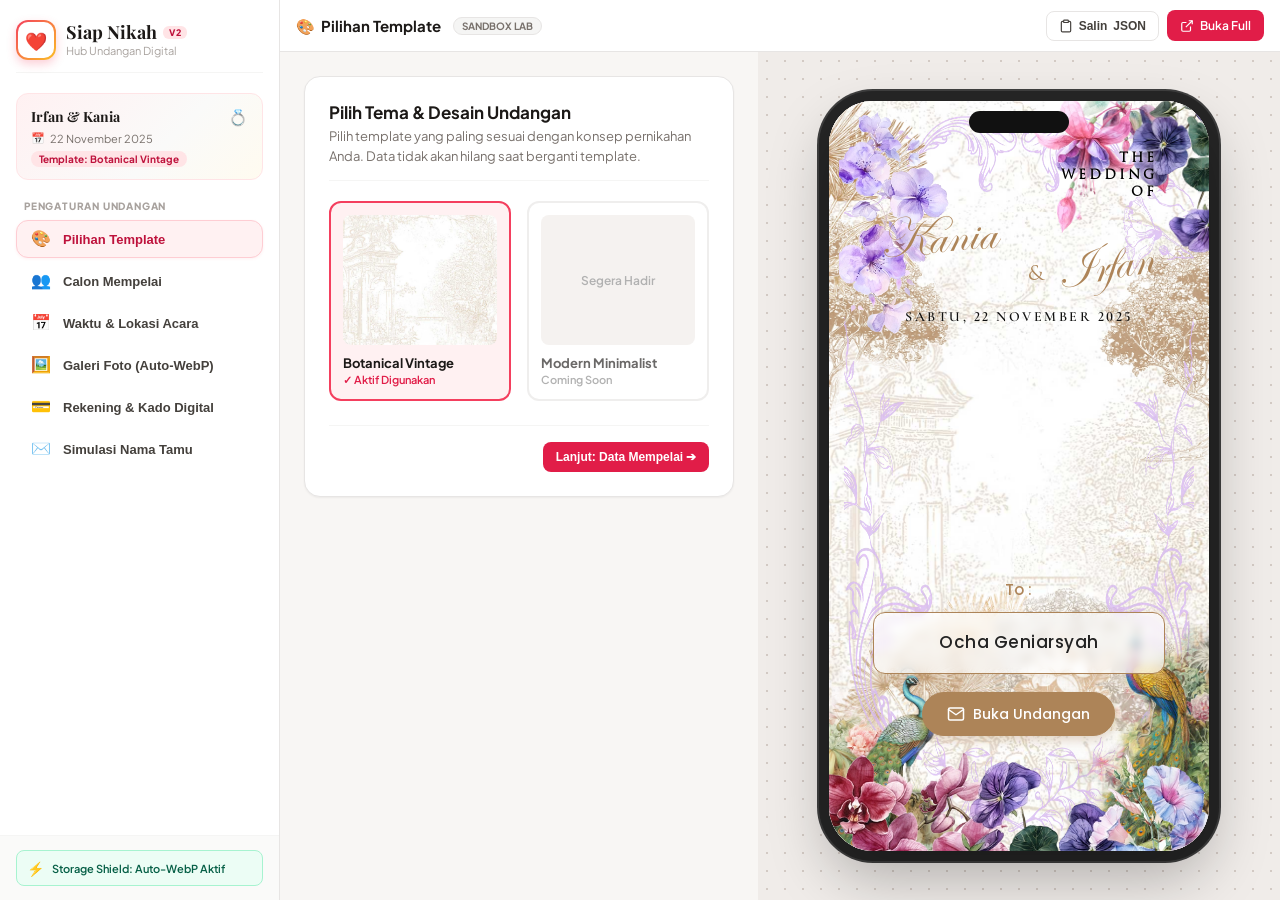
==== builder.html @ c99b1337 "Redesign builder layout with Siap Nikah left sidebar and mobile drawer" ====
<!DOCTYPE html>
<html lang="id">
<head>
  <meta charset="UTF-8">
  <meta name="viewport" content="width=device-width, initial-scale=1.0, maximum-scale=1.0, user-scalable=no">
  <title>Siap Nikah • Hub &amp; Smart Builder Undangan Digital</title>
  
  <!-- Favicon -->
  <link rel="icon" href="assets/images/cropped-Kipa-Invitation-Jasa-Undangan-Website-Digital-Murah-Premium-terbaik-d-32x32.png" sizes="32x32">
  
  <!-- Google Fonts: Plus Jakarta Sans & Playfair Display -->
  <link rel="preconnect" href="https://fonts.googleapis.com">
  <link rel="preconnect" href="https://fonts.gstatic.com" crossorigin>
  <link href="https://fonts.googleapis.com/css2?family=Plus+Jakarta+Sans:wght@400;500;600;700;800&family=Playfair+Display:ital,wght@0,600;0,700;1,600&display=swap" rel="stylesheet">
  
  <style>
    :root {
      --rose-50: #fff1f2;
      --rose-100: #ffe4e6;
      --rose-200: #fecdd3;
      --rose-400: #fb7185;
      --rose-500: #f43f5e;
      --rose-600: #e11d48;
      --rose-700: #be123c;
      
      --amber-400: #fbbf24;
      --amber-500: #f59e0b;
      
      --stone-50: #fafaf9;
      --stone-100: #f5f5f4;
      --stone-200: #e7e5e4;
      --stone-300: #d6d3d1;
      --stone-400: #a8a29e;
      --stone-500: #78716c;
      --stone-700: #44403c;
      --stone-800: #292524;
      --stone-900: #1c1917;
      
      --primary: var(--rose-600);
      --primary-hover: var(--rose-700);
      --border: var(--stone-200);
      --bg-body: #f8f6f4;
      --bg-surface: #ffffff;
      
      --radius-sm: 8px;
      --radius-md: 12px;
      --radius-lg: 16px;
      --radius-xl: 24px;
      
      --shadow-sm: 0 1px 2px rgba(0, 0, 0, 0.05);
      --shadow-md: 0 4px 12px rgba(0, 0, 0, 0.06);
      --shadow-lg: 0 12px 32px rgba(0, 0, 0, 0.1);
    }

    * {
      box-sizing: border-box;
      margin: 0;
      padding: 0;
      -webkit-tap-highlight-color: transparent;
    }

    html, body {
      width: 100%;
      max-width: 100vw;
      overflow-x: hidden;
      font-family: 'Plus Jakarta Sans', sans-serif;
      background-color: var(--bg-body);
      color: var(--stone-900);
      height: 100%;
    }

    /* Outer Layout */
    .app-root {
      display: flex;
      height: 100vh;
      width: 100%;
      overflow: hidden;
      position: relative;
    }

    /* =========================================================================
       SIDEBAR (Inspired by Siap Nikah Sidebar.jsx)
       ========================================================================= */
    .sidebar-backdrop {
      display: none;
      position: fixed;
      inset: 0;
      background: rgba(28, 25, 23, 0.45);
      backdrop-filter: blur(2px);
      z-index: 1000;
      opacity: 0;
      transition: opacity 0.25s ease;
    }

    .sidebar-backdrop.active {
      display: block;
      opacity: 1;
    }

    .sidebar {
      width: 280px;
      height: 100%;
      background: var(--bg-surface);
      border-right: 1px solid var(--border);
      display: flex;
      flex-direction: column;
      justify-content: space-between;
      flex-shrink: 0;
      z-index: 1001;
      transition: transform 0.3s cubic-bezier(0.16, 1, 0.3, 1);
    }

    .sidebar-top {
      padding: 20px 16px 12px;
      overflow-y: auto;
      flex: 1;
    }

    /* Brand Header */
    .sidebar-brand {
      display: flex;
      align-items: center;
      justify-content: space-between;
      margin-bottom: 20px;
      padding-bottom: 12px;
      border-bottom: 1px solid var(--stone-100);
    }

    .brand-logo-wrap {
      display: flex;
      align-items: center;
      gap: 10px;
      text-decoration: none;
      color: inherit;
    }

    .brand-icon-box {
      width: 40px;
      height: 40px;
      border-radius: var(--radius-md);
      background: linear-gradient(135deg, var(--rose-500), var(--amber-400));
      padding: 2px;
      display: flex;
      align-items: center;
      justify-content: center;
      box-shadow: 0 4px 10px rgba(244, 63, 94, 0.25);
    }

    .brand-icon-inner {
      width: 100%;
      height: 100%;
      background: #ffffff;
      border-radius: 10px;
      display: flex;
      align-items: center;
      justify-content: center;
      font-size: 18px;
    }

    .brand-text-title {
      font-family: 'Playfair Display', Georgia, serif;
      font-weight: 700;
      font-size: 18px;
      color: var(--stone-900);
      line-height: 1.1;
      display: flex;
      align-items: center;
      gap: 6px;
    }

    .brand-version-badge {
      font-family: 'Plus Jakarta Sans', sans-serif;
      font-size: 9px;
      font-weight: 800;
      text-transform: uppercase;
      padding: 2px 6px;
      border-radius: 6px;
      background: var(--rose-100);
      color: var(--rose-700);
      letter-spacing: 0.5px;
    }

    .brand-text-sub {
      font-size: 11px;
      color: var(--stone-400);
      margin-top: 2px;
    }

    .sidebar-close-btn {
      display: none;
      background: none;
      border: none;
      padding: 6px;
      border-radius: var(--radius-sm);
      color: var(--stone-400);
      cursor: pointer;
    }

    .sidebar-close-btn:hover {
      background: var(--stone-100);
      color: var(--stone-700);
    }

    /* Couple Profile Card in Sidebar */
    .sidebar-couple-card {
      background: linear-gradient(135deg, var(--rose-50) 0%, var(--stone-50) 60%, #fffbf0 100%);
      border: 1px solid var(--rose-100);
      border-radius: var(--radius-md);
      padding: 12px 14px;
      margin-bottom: 20px;
    }

    .couple-card-top {
      display: flex;
      align-items: center;
      justify-content: space-between;
      margin-bottom: 4px;
    }

    .couple-card-title {
      font-family: 'Playfair Display', serif;
      font-size: 14px;
      font-weight: 700;
      color: var(--stone-900);
      white-space: nowrap;
      overflow: hidden;
      text-overflow: ellipsis;
      max-width: 190px;
    }

    .couple-card-date {
      display: flex;
      align-items: center;
      gap: 5px;
      font-size: 11px;
      color: var(--stone-500);
    }

    .couple-badge-status {
      display: inline-block;
      margin-top: 6px;
      font-size: 10px;
      font-weight: 700;
      color: var(--rose-700);
      background: var(--rose-100);
      padding: 2px 8px;
      border-radius: 12px;
    }

    /* Navigation Menu */
    .nav-section-label {
      font-size: 10px;
      font-weight: 800;
      letter-spacing: 0.8px;
      text-transform: uppercase;
      color: var(--stone-400);
      padding: 0 8px;
      margin-bottom: 8px;
    }

    .nav-list {
      display: flex;
      flex-direction: column;
      gap: 4px;
      list-style: none;
    }

    .nav-item-btn {
      width: 100%;
      display: flex;
      align-items: center;
      gap: 12px;
      padding: 10px 14px;
      border-radius: var(--radius-md);
      border: 1px solid transparent;
      background: transparent;
      color: var(--stone-700);
      font-size: 13px;
      font-weight: 600;
      text-align: left;
      cursor: pointer;
      transition: all 0.2s ease;
    }

    .nav-item-btn:hover {
      background: var(--stone-100);
      color: var(--stone-900);
    }

    .nav-item-btn.active {
      background: var(--rose-50);
      color: var(--rose-700);
      border-color: var(--rose-200);
      font-weight: 700;
      box-shadow: 0 1px 3px rgba(244, 63, 94, 0.08);
    }

    .nav-icon {
      font-size: 16px;
      line-height: 1;
      width: 20px;
      text-align: center;
    }

    /* Sidebar Footer */
    .sidebar-bottom {
      padding: 14px 16px;
      border-top: 1px solid var(--stone-100);
      background: var(--stone-50);
    }

    .storage-shield-card {
      display: flex;
      align-items: center;
      gap: 8px;
      background: #ecfdf5;
      border: 1px solid #a7f3d0;
      border-radius: var(--radius-sm);
      padding: 8px 10px;
      font-size: 11px;
      color: #065f46;
      font-weight: 600;
    }

    /* =========================================================================
       MAIN CONTENT CONTAINER
       ========================================================================= */
    .main-wrapper {
      flex: 1;
      display: flex;
      flex-direction: column;
      height: 100%;
      overflow: hidden;
      background: var(--bg-body);
    }

    /* Top Bar Header */
    .top-header {
      background: var(--bg-surface);
      border-bottom: 1px solid var(--border);
      padding: 10px 16px;
      display: flex;
      align-items: center;
      justify-content: space-between;
      flex-shrink: 0;
      z-index: 50;
    }

    .top-header-left {
      display: flex;
      align-items: center;
      gap: 12px;
    }

    .menu-toggle-btn {
      display: none;
      background: var(--stone-100);
      border: 1px solid var(--border);
      color: var(--stone-800);
      padding: 8px;
      border-radius: var(--radius-sm);
      cursor: pointer;
      align-items: center;
      justify-content: center;
    }

    .menu-toggle-btn:hover {
      background: var(--stone-200);
    }

    .current-tab-title {
      font-size: 15px;
      font-weight: 700;
      color: var(--stone-900);
      display: flex;
      align-items: center;
      gap: 6px;
    }

    .hub-badge {
      font-size: 10px;
      font-weight: 700;
      background: var(--stone-100);
      color: var(--stone-500);
      border: 1px solid var(--stone-200);
      padding: 2px 8px;
      border-radius: 12px;
      text-transform: uppercase;
    }

    .top-header-right {
      display: flex;
      align-items: center;
      gap: 8px;
    }

    .btn {
      display: inline-flex;
      align-items: center;
      gap: 6px;
      padding: 7px 12px;
      border-radius: var(--radius-sm);
      font-size: 12px;
      font-weight: 600;
      cursor: pointer;
      text-decoration: none;
      transition: all 0.2s ease;
      border: 1px solid transparent;
      white-space: nowrap;
    }

    .btn-secondary {
      background: #ffffff;
      border-color: var(--border);
      color: var(--stone-700);
    }

    .btn-secondary:hover {
      background: var(--stone-100);
      color: var(--stone-900);
    }

    .btn-primary {
      background: var(--rose-600);
      color: #ffffff;
    }

    .btn-primary:hover {
      background: var(--rose-700);
    }

    /* Mobile Segmented Toggle (Forms vs Preview) */
    .mobile-tab-toggle {
      display: none;
      background: #ffffff;
      border-bottom: 1px solid var(--border);
      padding: 8px 12px;
    }

    .toggle-pill-wrap {
      display: flex;
      background: var(--stone-100);
      border-radius: var(--radius-md);
      padding: 3px;
      gap: 3px;
      width: 100%;
    }

    .toggle-pill-btn {
      flex: 1;
      padding: 8px 12px;
      border: none;
      background: transparent;
      border-radius: 9px;
      font-size: 12px;
      font-weight: 600;
      color: var(--stone-500);
      cursor: pointer;
      transition: all 0.2s;
      display: flex;
      align-items: center;
      justify-content: center;
      gap: 6px;
    }

    .toggle-pill-btn.active {
      background: #ffffff;
      color: var(--rose-600);
      font-weight: 700;
      box-shadow: 0 2px 6px rgba(0,0,0,0.06);
    }

    /* Content Split: Form on Middle, Phone Simulator on Right */
    .workspace-area {
      flex: 1;
      display: flex;
      height: calc(100vh - 58px);
      overflow: hidden;
    }

    /* Form Panel */
    .form-scroll-panel {
      flex: 1;
      overflow-y: auto;
      padding: 24px;
      display: flex;
      flex-direction: column;
      align-items: center;
    }

    .form-card {
      width: 100%;
      max-width: 680px;
      background: var(--bg-surface);
      border: 1px solid var(--border);
      border-radius: var(--radius-lg);
      padding: 24px;
      box-shadow: var(--shadow-sm);
    }

    .section-header {
      margin-bottom: 20px;
      padding-bottom: 14px;
      border-bottom: 1px solid var(--stone-100);
    }

    .section-title {
      font-size: 17px;
      font-weight: 700;
      color: var(--stone-900);
      margin-bottom: 4px;
    }

    .section-desc {
      font-size: 13px;
      color: var(--stone-500);
      line-height: 1.5;
    }

    /* Form Fields */
    .form-grid {
      display: grid;
      grid-template-columns: 1fr 1fr;
      gap: 16px;
      margin-bottom: 16px;
    }

    .form-group {
      margin-bottom: 16px;
    }

    .form-group.full {
      grid-column: span 2;
    }

    label {
      display: block;
      font-size: 11px;
      font-weight: 700;
      text-transform: uppercase;
      letter-spacing: 0.5px;
      color: var(--stone-500);
      margin-bottom: 6px;
    }

    input[type="text"],
    textarea,
    select {
      width: 100%;
      padding: 10px 14px;
      border: 1px solid var(--border);
      border-radius: var(--radius-sm);
      font-size: 14px;
      font-family: inherit;
      color: var(--stone-900);
      background: #ffffff;
      outline: none;
      transition: all 0.2s ease;
      box-sizing: border-box;
    }

    input:focus,
    textarea:focus,
    select:focus {
      border-color: var(--rose-500);
      box-shadow: 0 0 0 3px rgba(244, 63, 94, 0.12);
    }

    .sub-heading {
      font-size: 14px;
      font-weight: 700;
      color: var(--rose-600);
      margin: 20px 0 12px;
      display: flex;
      align-items: center;
      gap: 6px;
    }

    /* Template Cards */
    .template-grid {
      display: grid;
      grid-template-columns: 1fr 1fr;
      gap: 16px;
    }

    .template-card {
      border: 2px solid var(--border);
      border-radius: var(--radius-md);
      padding: 12px;
      cursor: pointer;
      background: #ffffff;
      transition: all 0.2s ease;
    }

    .template-card.active {
      border-color: var(--rose-500);
      background: var(--rose-50);
    }

    .template-thumb {
      width: 100%;
      height: 130px;
      border-radius: var(--radius-sm);
      object-fit: cover;
      margin-bottom: 10px;
      background: var(--stone-100);
      display: block;
    }

    .template-name {
      font-size: 13px;
      font-weight: 700;
      color: var(--stone-900);
    }

    .template-status {
      font-size: 11px;
      color: var(--rose-600);
      font-weight: 600;
      margin-top: 2px;
    }

    /* Auto-WebP Compressor Box */
    .compressor-dropzone {
      border: 2px dashed var(--rose-400);
      background: var(--rose-50);
      border-radius: var(--radius-md);
      padding: 24px 16px;
      text-align: center;
      cursor: pointer;
      transition: all 0.2s;
      margin-bottom: 16px;
    }

    .compressor-dropzone:hover {
      background: #ffe4e6;
    }

    .compressor-icon {
      width: 40px;
      height: 40px;
      fill: var(--rose-500);
      margin: 0 auto 8px;
    }

    .compressor-title {
      font-size: 14px;
      font-weight: 700;
      color: var(--rose-700);
      margin-bottom: 4px;
    }

    .compressor-subtitle {
      font-size: 12px;
      color: var(--stone-500);
    }

    .savings-banner {
      background: #ecfdf5;
      border: 1px solid #a7f3d0;
      border-radius: var(--radius-sm);
      padding: 10px 14px;
      margin-bottom: 14px;
      display: flex;
      align-items: center;
      justify-content: space-between;
      font-size: 12px;
      color: #065f46;
      font-weight: 600;
    }

    .gallery-preview-grid {
      display: grid;
      grid-template-columns: repeat(4, 1fr);
      gap: 8px;
      margin-top: 12px;
    }

    .gallery-preview-item {
      position: relative;
      border-radius: var(--radius-sm);
      overflow: hidden;
      aspect-ratio: 1 / 1;
      border: 1px solid var(--border);
      background: #ffffff;
    }

    .gallery-preview-item img {
      width: 100%;
      height: 100%;
      object-fit: cover;
    }

    .gallery-size-tag {
      position: absolute;
      bottom: 4px;
      left: 4px;
      background: rgba(0, 0, 0, 0.7);
      color: #ffffff;
      font-size: 8px;
      padding: 1px 4px;
      border-radius: 4px;
      font-weight: 600;
    }

    /* Tab panels visibility */
    .tab-section {
      display: none;
    }

    .tab-section.active {
      display: block;
    }

    /* Bottom Tab Navigation Buttons (Prev / Next Step) */
    .step-actions {
      display: flex;
      align-items: center;
      justify-content: space-between;
      margin-top: 24px;
      padding-top: 16px;
      border-top: 1px solid var(--stone-100);
    }

    /* Phone Simulator Panel (Right) */
    .phone-preview-panel {
      flex: 1.1;
      background: #f0ece9;
      background-image: radial-gradient(#d3cac4 1px, transparent 1px);
      background-size: 18px 18px;
      display: flex;
      flex-direction: column;
      align-items: center;
      justify-content: center;
      padding: 24px;
      position: relative;
      overflow-y: auto;
    }

    .phone-simulator-frame {
      width: 380px;
      height: 750px;
      background: #111111;
      border-radius: 44px;
      box-shadow: 0 25px 60px rgba(0, 0, 0, 0.28), 0 0 0 10px #262626, 0 0 0 12px #3f3f3f;
      position: relative;
      overflow: hidden;
      display: flex;
      flex-direction: column;
    }

    .phone-island {
      width: 100px;
      height: 22px;
      background: #111111;
      position: absolute;
      top: 10px;
      left: 50%;
      transform: translateX(-50%);
      border-radius: 12px;
      z-index: 50;
    }

    .preview-iframe {
      width: 100%;
      height: 100%;
      border: none;
      background: #ffffff;
    }

    /* Toast */
    .toast {
      position: fixed;
      bottom: 24px;
      right: 24px;
      background: var(--stone-900);
      color: #ffffff;
      padding: 10px 18px;
      border-radius: var(--radius-md);
      font-size: 13px;
      font-weight: 500;
      box-shadow: var(--shadow-lg);
      transform: translateY(100px);
      opacity: 0;
      transition: all 0.3s cubic-bezier(0.16, 1, 0.3, 1);
      z-index: 2000;
    }

    .toast.show {
      transform: translateY(0);
      opacity: 1;
    }

    /* =========================================================================
       RESPONSIVE RULES (Mobile & Tablet)
       ========================================================================= */
    @media (max-width: 1023px) {
      /* Show hamburger toggle & close button */
      .menu-toggle-btn {
        display: flex;
      }
      .sidebar-close-btn {
        display: block;
      }

      /* Sidebar turns into slide-over drawer */
      .sidebar {
        position: fixed;
        top: 0;
        left: 0;
        bottom: 0;
        transform: translateX(-100%);
        box-shadow: var(--shadow-lg);
      }

      .sidebar.open {
        transform: translateX(0);
      }

      /* Mobile Segmented Toggle */
      .mobile-tab-toggle {
        display: block;
      }

      /* Single Column workspace on mobile */
      .workspace-area {
        height: calc(100vh - 105px);
        position: relative;
      }

      .form-scroll-panel {
        padding: 14px 12px;
        width: 100%;
      }

      .form-card {
        padding: 16px;
        border-radius: var(--radius-md);
      }

      .form-grid {
        grid-template-columns: 1fr;
        gap: 12px;
      }

      .form-group.full {
        grid-column: span 1;
      }

      .gallery-preview-grid {
        grid-template-columns: repeat(3, 1fr);
      }

      /* Hide phone simulator by default on mobile, show when toggled */
      .phone-preview-panel {
        display: none;
        padding: 8px;
        width: 100%;
        height: 100%;
      }

      .phone-preview-panel.mobile-active {
        display: flex;
      }

      .form-scroll-panel.mobile-hidden {
        display: none;
      }

      .phone-simulator-frame {
        width: 100%;
        max-width: 375px;
        height: 100%;
        border-radius: 28px;
        box-shadow: none;
      }

      /* Header text shortening for narrow screens */
      .brand-text-sub {
        display: none;
      }
      .btn-text-long {
        display: none;
      }
    }

    @media (max-width: 480px) {
      .top-header {
        padding: 8px 12px;
      }
      .current-tab-title {
        font-size: 14px;
      }
      .hub-badge {
        display: none;
      }
    }
  </style>
</head>
<body>

  <!-- App Outer Layout -->
  <div class="app-root">

    <!-- Mobile Backdrop -->
    <div id="sidebar-backdrop" class="sidebar-backdrop"></div>

    <!-- 1. LEFT SIDEBAR (Siap Nikah Navigation Pattern) -->
    <aside id="sidebar" class="sidebar">
      
      <!-- Top Part: Brand + Couple Card + Menu -->
      <div class="sidebar-top">
        
        <!-- Brand Header -->
        <div class="sidebar-brand">
          <a href="builder.html" class="brand-logo-wrap">
            <div class="brand-icon-box">
              <div class="brand-icon-inner">❤️</div>
            </div>
            <div>
              <div class="brand-text-title">
                Siap Nikah
                <span class="brand-version-badge">v2</span>
              </div>
              <div class="brand-text-sub">Hub Undangan Digital</div>
            </div>
          </a>

          <!-- Mobile Close Button -->
          <button id="sidebar-close-btn" class="sidebar-close-btn" aria-label="Tutup Menu">
            <svg width="20" height="20" viewBox="0 0 24 24" fill="none" stroke="currentColor" stroke-width="2.2"><line x1="18" y1="6" x2="6" y2="18"></line><line x1="6" y1="6" x2="18" y2="18"></line></svg>
          </button>
        </div>

        <!-- Couple Card -->
        <div class="sidebar-couple-card">
          <div class="couple-card-top">
            <div id="sidebar-couple-name" class="couple-card-title">Irfan &amp; Kania</div>
            <span>💍</span>
          </div>
          <div class="couple-card-date">
            <span>📅</span>
            <span id="sidebar-wedding-date">22 November 2025</span>
          </div>
          <div class="couple-badge-status">Template: Botanical Vintage</div>
        </div>

        <!-- Navigation Sections -->
        <div class="nav-section-label">Pengaturan Undangan</div>
        <ul class="nav-list">
          <li>
            <button class="nav-item-btn active" data-target="tab-templates">
              <span class="nav-icon">🎨</span>
              <span>Pilihan Template</span>
            </button>
          </li>
          <li>
            <button class="nav-item-btn" data-target="tab-mempelai">
              <span class="nav-icon">👥</span>
              <span>Calon Mempelai</span>
            </button>
          </li>
          <li>
            <button class="nav-item-btn" data-target="tab-acara">
              <span class="nav-icon">📅</span>
              <span>Waktu &amp; Lokasi Acara</span>
            </button>
          </li>
          <li>
            <button class="nav-item-btn" data-target="tab-galeri">
              <span class="nav-icon">🖼️</span>
              <span>Galeri Foto (Auto-WebP)</span>
            </button>
          </li>
          <li>
            <button class="nav-item-btn" data-target="tab-rekening">
              <span class="nav-icon">💳</span>
              <span>Rekening &amp; Kado Digital</span>
            </button>
          </li>
          <li>
            <button class="nav-item-btn" data-target="tab-tamu">
              <span class="nav-icon">✉️</span>
              <span>Simulasi Nama Tamu</span>
            </button>
          </li>
        </ul>
      </div>

      <!-- Bottom Part: Storage Guard -->
      <div class="sidebar-bottom">
        <div class="storage-shield-card">
          <span style="font-size:14px;">⚡</span>
          <span>Storage Shield: Auto-WebP Aktif</span>
        </div>
      </div>
    </aside>

    <!-- 2. MAIN WORKSPACE WRAPPER -->
    <div class="main-wrapper">

      <!-- Top Header -->
      <header class="top-header">
        <div class="top-header-left">
          <button id="menu-toggle-btn" class="menu-toggle-btn" aria-label="Buka Menu">
            <svg width="20" height="20" viewBox="0 0 24 24" fill="none" stroke="currentColor" stroke-width="2.2"><line x1="3" y1="12" x2="21" y2="12"></line><line x1="3" y1="6" x2="21" y2="6"></line><line x1="3" y1="18" x2="21" y2="18"></line></svg>
          </button>
          <div id="active-tab-indicator" class="current-tab-title">
            <span>🎨</span> Pilihan Template
          </div>
          <span class="hub-badge">Sandbox Lab</span>
        </div>

        <div class="top-header-right">
          <button id="btn-export-json" class="btn btn-secondary" title="Salin Konfigurasi JSON">
            <svg width="14" height="14" viewBox="0 0 24 24" fill="none" stroke="currentColor" stroke-width="2"><path d="M16 4h2a2 2 0 0 1 2 2v14a2 2 0 0 1-2 2H6a2 2 0 0 1-2-2V6a2 2 0 0 1 2-2h2"></path><rect x="8" y="2" width="8" height="4" rx="1" ry="1"></rect></svg>
            <span class="btn-text-long">Salin </span>JSON
          </button>

          <a href="index.html" target="_blank" class="btn btn-primary" title="Buka Pratinjau Fullscreen">
            <svg width="14" height="14" viewBox="0 0 24 24" fill="none" stroke="currentColor" stroke-width="2"><path d="M18 13v6a2 2 0 0 1-2 2H5a2 2 0 0 1-2-2V8a2 2 0 0 1 2-2h6"></path><polyline points="15 3 21 3 21 9"></polyline><line x1="10" y1="14" x2="21" y2="3"></line></svg>
            <span>Buka <span class="btn-text-long">Full</span></span>
          </a>
        </div>
      </header>

      <!-- Mobile Segmented Toggle (Edit vs Pratinjau) -->
      <div class="mobile-tab-toggle">
        <div class="toggle-pill-wrap">
          <button id="toggle-edit-mode" class="toggle-pill-btn active">
            <span>✏️</span> Edit Data
          </button>
          <button id="toggle-preview-mode" class="toggle-pill-btn">
            <span>📱</span> Lihat Pratinjau HP
          </button>
        </div>
      </div>

      <!-- Workspace Area: Forms & Simulator -->
      <div class="workspace-area">

        <!-- Form Scroll Panel -->
        <main id="form-panel" class="form-scroll-panel">
          <div class="form-card">

            <!-- TAB 1: Pilihan Template -->
            <section id="tab-templates" class="tab-section active">
              <div class="section-header">
                <h2 class="section-title">Pilih Tema &amp; Desain Undangan</h2>
                <p class="section-desc">Pilih template yang paling sesuai dengan konsep pernikahan Anda. Data tidak akan hilang saat berganti template.</p>
              </div>

              <div class="template-grid">
                <div class="template-card active">
                  <img src="assets/images/Art-8-bg-1.jpg" alt="Botanical Vintage" class="template-thumb">
                  <div class="template-name">Botanical Vintage</div>
                  <div class="template-status">✓ Aktif Digunakan</div>
                </div>

                <div class="template-card" style="opacity: 0.65; cursor: default;">
                  <div class="template-thumb" style="display:flex; align-items:center; justify-content:center; background:#f0ece9; color:#888; font-weight:600; font-size:12px;">Segera Hadir</div>
                  <div class="template-name">Modern Minimalist</div>
                  <div class="template-status" style="color:#888;">Coming Soon</div>
                </div>
              </div>

              <div class="step-actions">
                <div></div>
                <button class="btn btn-primary next-step-btn" data-next="tab-mempelai">
                  Lanjut: Data Mempelai ➔
                </button>
              </div>
            </section>

            <!-- TAB 2: Calon Mempelai -->
            <section id="tab-mempelai" class="tab-section">
              <div class="section-header">
                <h2 class="section-title">Informasi Calon Mempelai</h2>
                <p class="section-desc">Sesuaikan nama lengkap, nama panggilan, orang tua, dan media sosial kedua mempelai.</p>
              </div>

              <div class="sub-heading">👰 Mempelai Wanita</div>
              <div class="form-grid">
                <div class="form-group">
                  <label>Nama Lengkap</label>
                  <input type="text" id="input-bride-name" value="Kania Safitri">
                </div>
                <div class="form-group">
                  <label>Nama Panggilan</label>
                  <input type="text" id="input-bride-nick" value="Kania">
                </div>
                <div class="form-group full">
                  <label>Putri dari (Orang Tua)</label>
                  <input type="text" id="input-bride-parents" value="Putri dari Bpk. Abbas">
                </div>
                <div class="form-group full">
                  <label>Username Instagram</label>
                  <input type="text" id="input-bride-ig" value="@kaniasafitri_">
                </div>
              </div>

              <div class="sub-heading">🤵 Mempelai Pria</div>
              <div class="form-grid">
                <div class="form-group">
                  <label>Nama Lengkap</label>
                  <input type="text" id="input-groom-name" value="Mohammad Irfan Maulana">
                </div>
                <div class="form-group">
                  <label>Nama Panggilan</label>
                  <input type="text" id="input-groom-nick" value="Irfan">
                </div>
                <div class="form-group full">
                  <label>Putra dari (Orang Tua)</label>
                  <input type="text" id="input-groom-parents" value="Putra dari Bpk. Cadmadi (alm.) & Ibu Toipah">
                </div>
                <div class="form-group full">
                  <label>Username Instagram</label>
                  <input type="text" id="input-groom-ig" value="@mohammadirfanmaulana">
                </div>
              </div>

              <div class="step-actions">
                <button class="btn btn-secondary prev-step-btn" data-prev="tab-templates">
                  ⬅ Kembali
                </button>
                <button class="btn btn-primary next-step-btn" data-next="tab-acara">
                  Lanjut: Waktu &amp; Lokasi ➔
                </button>
              </div>
            </section>

            <!-- TAB 3: Waktu & Lokasi Acara -->
            <section id="tab-acara" class="tab-section">
              <div class="section-header">
                <h2 class="section-title">Waktu &amp; Lokasi Acara</h2>
                <p class="section-desc">Atur jadwal Akad Nikah, Resepsi, gedung/tempat acara serta link Google Maps.</p>
              </div>

              <div class="sub-heading">💍 Akad Nikah</div>
              <div class="form-grid">
                <div class="form-group">
                  <label>Hari &amp; Tanggal</label>
                  <input type="text" id="input-akad-date" value="Sabtu, 22 November 2025">
                </div>
                <div class="form-group">
                  <label>Waktu / Jam</label>
                  <input type="text" id="input-akad-time" value="Pukul 07.30 WIB">
                </div>
                <div class="form-group full">
                  <label>Tempat / Gedung</label>
                  <input type="text" id="input-akad-venue" value="The Newton Hotel Bandung">
                </div>
                <div class="form-group full">
                  <label>Link Google Maps</label>
                  <input type="text" id="input-akad-maps" value="https://maps.app.goo.gl/kNFfnaV5ggH7zYF58">
                </div>
              </div>

              <div class="sub-heading">🎉 Resepsi Pernikahan</div>
              <div class="form-grid">
                <div class="form-group">
                  <label>Hari &amp; Tanggal</label>
                  <input type="text" id="input-resepsi-date" value="Sabtu, 22 November 2025">
                </div>
                <div class="form-group">
                  <label>Waktu / Jam</label>
                  <input type="text" id="input-resepsi-time" value="Pukul 11.00 - 14.00 WIB">
                </div>
                <div class="form-group full">
                  <label>Tempat / Gedung</label>
                  <input type="text" id="input-resepsi-venue" value="The Newton Hotel Bandung">
                </div>
                <div class="form-group full">
                  <label>Link Google Maps</label>
                  <input type="text" id="input-resepsi-maps" value="https://maps.app.goo.gl/kNFfnaV5ggH7zYF58">
                </div>
              </div>

              <div class="step-actions">
                <button class="btn btn-secondary prev-step-btn" data-prev="tab-mempelai">
                  ⬅ Kembali
                </button>
                <button class="btn btn-primary next-step-btn" data-next="tab-galeri">
                  Lanjut: Galeri Foto ➔
                </button>
              </div>
            </section>

            <!-- TAB 4: Galeri & Auto-WebP Compressor -->
            <section id="tab-galeri" class="tab-section">
              <div class="section-header">
                <h2 class="section-title">Galeri Foto (Auto-WebP Compressor)</h2>
                <p class="section-desc">Pilih foto kamera HP Anda. Sistem akan <b>secara otomatis mengubahnya menjadi format .webp berkualitas tinggi berukuran kecil</b> langsung di browser sebelum disimpan!</p>
              </div>

              <!-- Dropzone -->
              <div id="dropzone" class="compressor-dropzone">
                <input type="file" id="file-uploader" accept="image/*" multiple style="display:none;">
                <svg class="compressor-icon" viewBox="0 0 24 24"><path d="M19.35 10.04C18.67 6.59 15.64 4 12 4 9.11 4 6.6 5.64 5.35 8.04 2.34 8.36 0 10.91 0 14c0 3.31 2.69 6 6 6h13c2.76 0 5-2.24 5-5 0-2.64-2.05-4.78-4.65-4.96zM14 13v4h-4v-4H7l5-5 5 5h-3z"/></svg>
                <div class="compressor-title">Sentuh atau Tarik Foto ke Sini</div>
                <div class="compressor-subtitle">Mendukung JPEG, PNG, kamera HP (Otomatis WebP ~150 KB)</div>
              </div>

              <!-- Savings Banner -->
              <div id="savings-banner" class="savings-banner" style="display:none;">
                <div>
                  <span>⚡ Penghematan Storage: </span>
                  <span id="savings-percent">0%</span>
                </div>
                <div style="font-size:11px; opacity:0.85;">
                  <span id="savings-raw">0 MB</span> ➔ <span id="savings-webp">0 KB</span>
                </div>
              </div>

              <!-- Gallery Grid -->
              <label>Pratinjau Foto WebP yang Tersimpan</label>
              <div id="gallery-preview-grid" class="gallery-preview-grid">
                <!-- Injected via JS -->
              </div>

              <div class="step-actions">
                <button class="btn btn-secondary prev-step-btn" data-prev="tab-acara">
                  ⬅ Kembali
                </button>
                <button class="btn btn-primary next-step-btn" data-next="tab-rekening">
                  Lanjut: Rekening &amp; Kado ➔
                </button>
              </div>
            </section>

            <!-- TAB 5: Rekening & Kado Digital -->
            <section id="tab-rekening" class="tab-section">
              <div class="section-header">
                <h2 class="section-title">Amplop Digital (Cashless Gift)</h2>
                <p class="section-desc">Atur nomor rekening dan bank untuk memudahkan tamu yang ingin memberikan kado secara transfer cashless.</p>
              </div>

              <div class="form-grid">
                <div class="form-group">
                  <label>Bank</label>
                  <select id="input-bank-name">
                    <option value="BCA" selected>BCA (Bank Central Asia)</option>
                    <option value="Mandiri">Bank Mandiri</option>
                    <option value="BRI">BRI</option>
                    <option value="BNI">BNI</option>
                  </select>
                </div>
                <div class="form-group">
                  <label>Nomor Rekening</label>
                  <input type="text" id="input-bank-number" value="4372303623">
                </div>
                <div class="form-group full">
                  <label>Atas Nama Pemilik Rekening</label>
                  <input type="text" id="input-bank-holder" value="Kania Safitri">
                </div>
              </div>

              <div class="step-actions">
                <button class="btn btn-secondary prev-step-btn" data-prev="tab-galeri">
                  ⬅ Kembali
                </button>
                <button class="btn btn-primary next-step-btn" data-next="tab-tamu">
                  Lanjut: Simulasi Tamu ➔
                </button>
              </div>
            </section>

            <!-- TAB 6: Simulasi Nama Tamu -->
            <section id="tab-tamu" class="tab-section">
              <div class="section-header">
                <h2 class="section-title">Simulasi Nama Tamu Undangan</h2>
                <p class="section-desc">Ketik nama siapa pun di bawah ini untuk melihat bagaimana sampul depan dan barcode QR check-in berubah secara dinamis pada undangan.</p>
              </div>

              <div class="form-group">
                <label>Nama Tamu yang Diuji</label>
                <input type="text" id="input-test-guest" value="Ocha Geniarsyah" placeholder="Contoh: Bpk. Bambang &amp; Istri">
              </div>

              <div style="background:var(--rose-50); border:1px solid var(--rose-200); border-radius:var(--radius-sm); padding:14px; font-size:12px; color:var(--stone-700); line-height:1.6;">
                <b style="color:var(--rose-700);">💡 Cara Kerja Link Undangan:</b><br>
                Saat menyebarkan link ke tamu di WhatsApp, cukup tambahkan parameter nama tamu di akhir link:<br>
                <code style="display:inline-block; margin-top:6px; background:#ffffff; padding:4px 8px; border-radius:6px; border:1px solid var(--rose-200); font-weight:700; color:var(--rose-600);">
                  ?to=<span id="guest-url-preview">Ocha+Geniarsyah</span>
                </code>
              </div>

              <div class="step-actions">
                <button class="btn btn-secondary prev-step-btn" data-prev="tab-rekening">
                  ⬅ Kembali
                </button>
                <button id="btn-save-finish" class="btn btn-primary">
                  💾 Simpan Semua Data
                </button>
              </div>
            </section>

          </div>
        </main>

        <!-- Phone Preview Simulator Panel (Right) -->
        <aside id="preview-panel" class="phone-preview-panel">
          <div class="phone-simulator-frame">
            <div class="phone-island"></div>
            <iframe id="preview-iframe" class="preview-iframe" src="index.html"></iframe>
          </div>
        </aside>

      </div>
    </div>
  </div>

  <!-- Toast Notification -->
  <div id="toast" class="toast">Konfigurasi berhasil disimpan!</div>

  <!-- JavaScript: Logic & Live Sync -->
  <script>
    // State Store
    const state = {
      bride: {
        name: 'Kania Safitri',
        nickname: 'Kania',
        parents: 'Putri dari Bpk. Abbas',
        instagram: '@kaniasafitri_',
        photo: null
      },
      groom: {
        name: 'Mohammad Irfan Maulana',
        nickname: 'Irfan',
        parents: 'Putra dari Bpk. Cadmadi (alm.) & Ibu Toipah',
        instagram: '@mohammadirfanmaulana',
        photo: null
      },
      weddingDate: 'SABTU, 22 NOVEMBER 2025',
      akad: {
        date: 'Sabtu, 22 November 2025',
        time: 'Pukul 07.30 WIB',
        venue: 'The Newton Hotel Bandung',
        maps: 'https://maps.app.goo.gl/kNFfnaV5ggH7zYF58'
      },
      resepsi: {
        date: 'Sabtu, 22 November 2025',
        time: 'Pukul 11.00 - 14.00 WIB',
        venue: 'The Newton Hotel Bandung',
        maps: 'https://maps.app.goo.gl/kNFfnaV5ggH7zYF58'
      },
      bank: {
        name: 'BCA',
        number: '4372303623',
        holder: 'Kania Safitri'
      },
      gallery: [],
      testGuest: 'Ocha Geniarsyah'
    };

    // Load saved data if present
    try {
      const saved = localStorage.getItem('wedding_custom_data');
      if (saved) {
        Object.assign(state, JSON.parse(saved));
      }
    } catch(e) {}

    const iframe = document.getElementById('preview-iframe');

    // PostMessage to live invitation
    function syncPreview() {
      try {
        localStorage.setItem('wedding_custom_data', JSON.stringify(state));
      } catch(e) {}

      if (iframe && iframe.contentWindow) {
        iframe.contentWindow.postMessage({
          type: 'UPDATE_INVITATION_DATA',
          payload: state
        }, '*');
      }

      // Update sidebar couple name & date
      const nameEl = document.getElementById('sidebar-couple-name');
      if (nameEl) {
        const groomShort = state.groom.nickname || state.groom.name.split(' ')[0];
        const brideShort = state.bride.nickname || state.bride.name.split(' ')[0];
        nameEl.textContent = `${groomShort} & ${brideShort}`;
      }
    }

    // =========================================================================
    // SIDEBAR & DRAWER NAVIGATION
    // =========================================================================
    const sidebar = document.getElementById('sidebar');
    const sidebarBackdrop = document.getElementById('sidebar-backdrop');
    const menuToggleBtn = document.getElementById('menu-toggle-btn');
    const sidebarCloseBtn = document.getElementById('sidebar-close-btn');
    const navItemBtns = document.querySelectorAll('.nav-item-btn');
    const tabSections = document.querySelectorAll('.tab-section');
    const activeTabIndicator = document.getElementById('active-tab-indicator');

    function openSidebar() {
      sidebar.classList.add('open');
      sidebarBackdrop.classList.add('active');
    }

    function closeSidebar() {
      sidebar.classList.remove('open');
      sidebarBackdrop.classList.remove('active');
    }

    if (menuToggleBtn) menuToggleBtn.addEventListener('click', openSidebar);
    if (sidebarCloseBtn) sidebarCloseBtn.addEventListener('click', closeSidebar);
    if (sidebarBackdrop) sidebarBackdrop.addEventListener('click', closeSidebar);

    function switchTab(targetId) {
      navItemBtns.forEach(btn => {
        if (btn.getAttribute('data-target') === targetId) {
          btn.classList.add('active');
          if (activeTabIndicator) {
            activeTabIndicator.innerHTML = `${btn.querySelector('.nav-icon').textContent} ${btn.querySelector('span:last-child').textContent}`;
          }
        } else {
          btn.classList.remove('active');
        }
      });

      tabSections.forEach(sec => {
        if (sec.id === targetId) {
          sec.classList.add('active');
        } else {
          sec.classList.remove('active');
        }
      });

      closeSidebar();
      // On mobile, ensure we are in form view
      if (window.innerWidth < 1024) {
        setMobileView('edit');
      }
      const formPanel = document.getElementById('form-panel');
      if (formPanel) formPanel.scrollTo({ top: 0, behavior: 'smooth' });
    }

    navItemBtns.forEach(btn => {
      btn.addEventListener('click', () => {
        const target = btn.getAttribute('data-target');
        switchTab(target);
      });
    });

    // Step navigation next/prev
    document.querySelectorAll('.next-step-btn').forEach(btn => {
      btn.addEventListener('click', () => {
        const nextId = btn.getAttribute('data-next');
        if (nextId) switchTab(nextId);
      });
    });

    document.querySelectorAll('.prev-step-btn').forEach(btn => {
      btn.addEventListener('click', () => {
        const prevId = btn.getAttribute('data-prev');
        if (prevId) switchTab(prevId);
      });
    });

    // =========================================================================
    // MOBILE VIEW SWITCHER (Edit Form vs Phone Preview)
    // =========================================================================
    const toggleEditMode = document.getElementById('toggle-edit-mode');
    const togglePreviewMode = document.getElementById('toggle-preview-mode');
    const formPanel = document.getElementById('form-panel');
    const previewPanel = document.getElementById('preview-panel');

    function setMobileView(mode) {
      if (mode === 'edit') {
        toggleEditMode.classList.add('active');
        togglePreviewMode.classList.remove('active');
        formPanel.classList.remove('mobile-hidden');
        previewPanel.classList.remove('mobile-active');
      } else {
        togglePreviewMode.classList.add('active');
        toggleEditMode.classList.remove('active');
        formPanel.classList.add('mobile-hidden');
        previewPanel.classList.add('mobile-active');
        syncPreview();
      }
    }

    if (toggleEditMode) toggleEditMode.addEventListener('click', () => setMobileView('edit'));
    if (togglePreviewMode) togglePreviewMode.addEventListener('click', () => setMobileView('preview'));

    // =========================================================================
    // FORM INPUT BINDINGS
    // =========================================================================
    function bindInput(id, callback) {
      const el = document.getElementById(id);
      if (el) {
        el.addEventListener('input', () => {
          callback(el.value);
          syncPreview();
        });
      }
    }

    // Bride
    bindInput('input-bride-name', val => state.bride.name = val);
    bindInput('input-bride-nick', val => state.bride.nickname = val);
    bindInput('input-bride-parents', val => state.bride.parents = val);
    bindInput('input-bride-ig', val => state.bride.instagram = val);

    // Groom
    bindInput('input-groom-name', val => state.groom.name = val);
    bindInput('input-groom-nick', val => state.groom.nickname = val);
    bindInput('input-groom-parents', val => state.groom.parents = val);
    bindInput('input-groom-ig', val => state.groom.instagram = val);

    // Akad & Resepsi
    bindInput('input-akad-date', val => state.akad.date = val);
    bindInput('input-akad-time', val => state.akad.time = val);
    bindInput('input-akad-venue', val => state.akad.venue = val);
    bindInput('input-akad-maps', val => state.akad.maps = val);

    bindInput('input-resepsi-date', val => state.resepsi.date = val);
    bindInput('input-resepsi-time', val => state.resepsi.time = val);
    bindInput('input-resepsi-venue', val => state.resepsi.venue = val);
    bindInput('input-resepsi-maps', val => state.resepsi.maps = val);

    // Bank
    bindInput('input-bank-name', val => state.bank.name = val);
    bindInput('input-bank-number', val => state.bank.number = val);
    bindInput('input-bank-holder', val => state.bank.holder = val);

    // Guest Test
    bindInput('input-test-guest', val => {
      state.testGuest = val;
      const preview = document.getElementById('guest-url-preview');
      if (preview) preview.textContent = encodeURIComponent(val.trim()).replace(/%20/g, '+');
    });

    // Save All button
    const btnSaveFinish = document.getElementById('btn-save-finish');
    if (btnSaveFinish) {
      btnSaveFinish.addEventListener('click', () => {
        syncPreview();
        showToast('Semua data berhasil disimpan & disinkronkan!');
      });
    }

    // =========================================================================
    // SMART CLIENT-SIDE WEBP COMPRESSOR (Zero Cloudflare Storage Waste)
    // =========================================================================
    const dropzone = document.getElementById('dropzone');
    const fileUploader = document.getElementById('file-uploader');
    const galleryGrid = document.getElementById('gallery-preview-grid');
    const savingsBanner = document.getElementById('savings-banner');
    const savingsPercent = document.getElementById('savings-percent');
    const savingsRaw = document.getElementById('savings-raw');
    const savingsWebp = document.getElementById('savings-webp');

    let totalRawBytes = 0;
    let totalWebpBytes = 0;

    if (dropzone && fileUploader) {
      dropzone.addEventListener('click', () => fileUploader.click());

      dropzone.addEventListener('dragover', (e) => {
        e.preventDefault();
        dropzone.style.background = '#ffe4e6';
      });

      dropzone.addEventListener('dragleave', () => {
        dropzone.style.background = 'var(--rose-50)';
      });

      dropzone.addEventListener('drop', (e) => {
        e.preventDefault();
        dropzone.style.background = 'var(--rose-50)';
        if (e.dataTransfer.files && e.dataTransfer.files.length > 0) {
          handleImageFiles(e.dataTransfer.files);
        }
      });

      fileUploader.addEventListener('change', (e) => {
        if (e.target.files && e.target.files.length > 0) {
          handleImageFiles(e.target.files);
        }
      });
    }

    function formatKB(bytes) {
      if (bytes < 1024 * 1024) return (bytes / 1024).toFixed(0) + ' KB';
      return (bytes / (1024 * 1024)).toFixed(1) + ' MB';
    }

    function compressToWebP(file, maxWidth = 1080, quality = 0.8) {
      return new Promise((resolve, reject) => {
        const reader = new FileReader();
        reader.readAsDataURL(file);
        reader.onload = (e) => {
          const img = new Image();
          img.src = e.target.result;
          img.onload = () => {
            let width = img.width;
            let height = img.height;
            if (width > maxWidth) {
              height = Math.round((height * maxWidth) / width);
              width = maxWidth;
            }
            const canvas = document.createElement('canvas');
            canvas.width = width;
            canvas.height = height;
            const ctx = canvas.getContext('2d');
            ctx.drawImage(img, 0, 0, width, height);

            const webpDataUrl = canvas.toDataURL('image/webp', quality);
            const head = 'data:image/webp;base64,';
            const base64Len = webpDataUrl.length - head.length;
            const webpSize = Math.round((base64Len * 3) / 4);

            resolve({
              dataUrl: webpDataUrl,
              rawSize: file.size,
              webpSize: webpSize
            });
          };
          img.onerror = reject;
        };
        reader.onerror = reject;
      });
    }

    async function handleImageFiles(files) {
      showToast(`Mengompres ${files.length} foto ke format WebP...`);
      for (let i = 0; i < files.length; i++) {
        const file = files[i];
        if (!file.type.startsWith('image/')) continue;

        try {
          const result = await compressToWebP(file);
          totalRawBytes += result.rawSize;
          totalWebpBytes += result.webpSize;

          state.gallery.push(result.dataUrl);

          const card = document.createElement('div');
          card.className = 'gallery-preview-item';
          card.innerHTML = `
            <img src="${result.dataUrl}" alt="WebP Photo">
            <span class="gallery-size-tag">${formatKB(result.webpSize)}</span>
          `;
          galleryGrid.appendChild(card);
        } catch(err) {
          console.error('Compression error:', err);
        }
      }

      if (totalRawBytes > 0) {
        savingsBanner.style.display = 'flex';
        const savedPercent = (((totalRawBytes - totalWebpBytes) / totalRawBytes) * 100).toFixed(1);
        savingsPercent.textContent = `${savedPercent}% Lebih Hemat!`;
        savingsRaw.textContent = formatKB(totalRawBytes);
        savingsWebp.textContent = formatKB(totalWebpBytes);
      }

      syncPreview();
      showToast('Foto berhasil dikompres ke WebP!');
    }

    // Export JSON
    const btnExport = document.getElementById('btn-export-json');
    if (btnExport) {
      btnExport.addEventListener('click', () => {
        const jsonStr = JSON.stringify(state, null, 2);
        navigator.clipboard.writeText(jsonStr).then(() => {
          showToast('Konfigurasi JSON berhasil disalin!');
        }).catch(() => {
          showToast('Konfigurasi berhasil disimpan!');
        });
      });
    }

    function showToast(msg) {
      const toast = document.getElementById('toast');
      toast.textContent = msg;
      toast.classList.add('show');
      setTimeout(() => toast.classList.remove('show'), 2600);
    }

    // Initial sync on iframe load
    if (iframe) {
      iframe.addEventListener('load', () => {
        setTimeout(syncPreview, 300);
      });
    }
  </script>
</body>
</html>
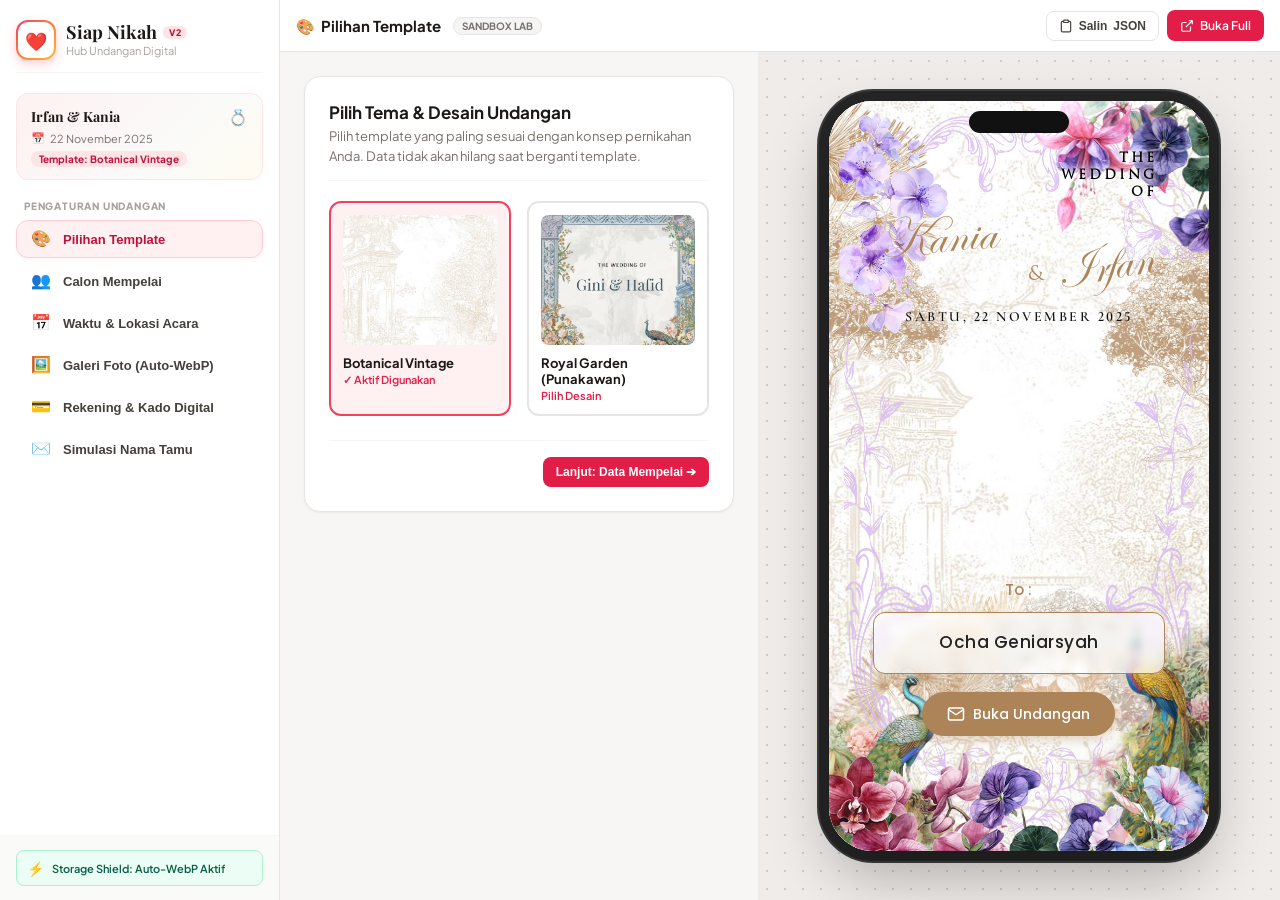
==== commit 74f9356d: "Add Royal Garden template replicated from punakawandigital (gini-hafid) with audio, assets, and live" ====
--- a/builder.html
+++ b/builder.html
@@ -1051,16 +1051,16 @@
               </div>
 
               <div class="template-grid">
-                <div class="template-card active">
+                <div class="template-card active" data-template="index.html" data-name="Botanical Vintage">
                   <img src="assets/images/Art-8-bg-1.jpg" alt="Botanical Vintage" class="template-thumb">
                   <div class="template-name">Botanical Vintage</div>
                   <div class="template-status">✓ Aktif Digunakan</div>
                 </div>
 
-                <div class="template-card" style="opacity: 0.65; cursor: default;">
-                  <div class="template-thumb" style="display:flex; align-items:center; justify-content:center; background:#f0ece9; color:#888; font-weight:600; font-size:12px;">Segera Hadir</div>
-                  <div class="template-name">Modern Minimalist</div>
-                  <div class="template-status" style="color:#888;">Coming Soon</div>
+                <div class="template-card" data-template="template-royal-garden.html" data-name="Royal Garden (Punakawan)">
+                  <img src="assets/template2/thumbnail-wa.jpg" alt="Royal Garden (Punakawan)" class="template-thumb">
+                  <div class="template-name">Royal Garden (Punakawan)</div>
+                  <div class="template-status">Pilih Desain</div>
                 </div>
               </div>
 
@@ -1462,6 +1462,40 @@
     });
 
     // =========================================================================
+    // TEMPLATE SWITCHER (Botanical Vintage vs Royal Garden)
+    // =========================================================================
+    let activeTemplate = 'index.html';
+    const templateCards = document.querySelectorAll('.template-card');
+    const btnFullscreen = document.querySelector('a[title="Buka Pratinjau Fullscreen"]');
+    const coupleBadgeStatus = document.querySelector('.couple-badge-status');
+
+    templateCards.forEach(card => {
+      card.addEventListener('click', () => {
+        const tplFile = card.getAttribute('data-template');
+        const tplName = card.getAttribute('data-name');
+        if (!tplFile) return;
+
+        templateCards.forEach(c => {
+          c.classList.remove('active');
+          const st = c.querySelector('.template-status');
+          if (st) st.textContent = 'Pilih Desain';
+        });
+
+        card.classList.add('active');
+        const activeSt = card.querySelector('.template-status');
+        if (activeSt) activeSt.textContent = '✓ Aktif Digunakan';
+
+        activeTemplate = tplFile;
+        if (iframe) iframe.src = tplFile;
+        if (btnFullscreen) btnFullscreen.href = tplFile;
+        if (coupleBadgeStatus) coupleBadgeStatus.textContent = `Template: ${tplName}`;
+        
+        showToast(`Beralih ke template: ${tplName}`);
+        setTimeout(syncPreview, 400);
+      });
+    });
+
+    // =========================================================================
     // MOBILE VIEW SWITCHER (Edit Form vs Phone Preview)
     // =========================================================================
     const toggleEditMode = document.getElementById('toggle-edit-mode');
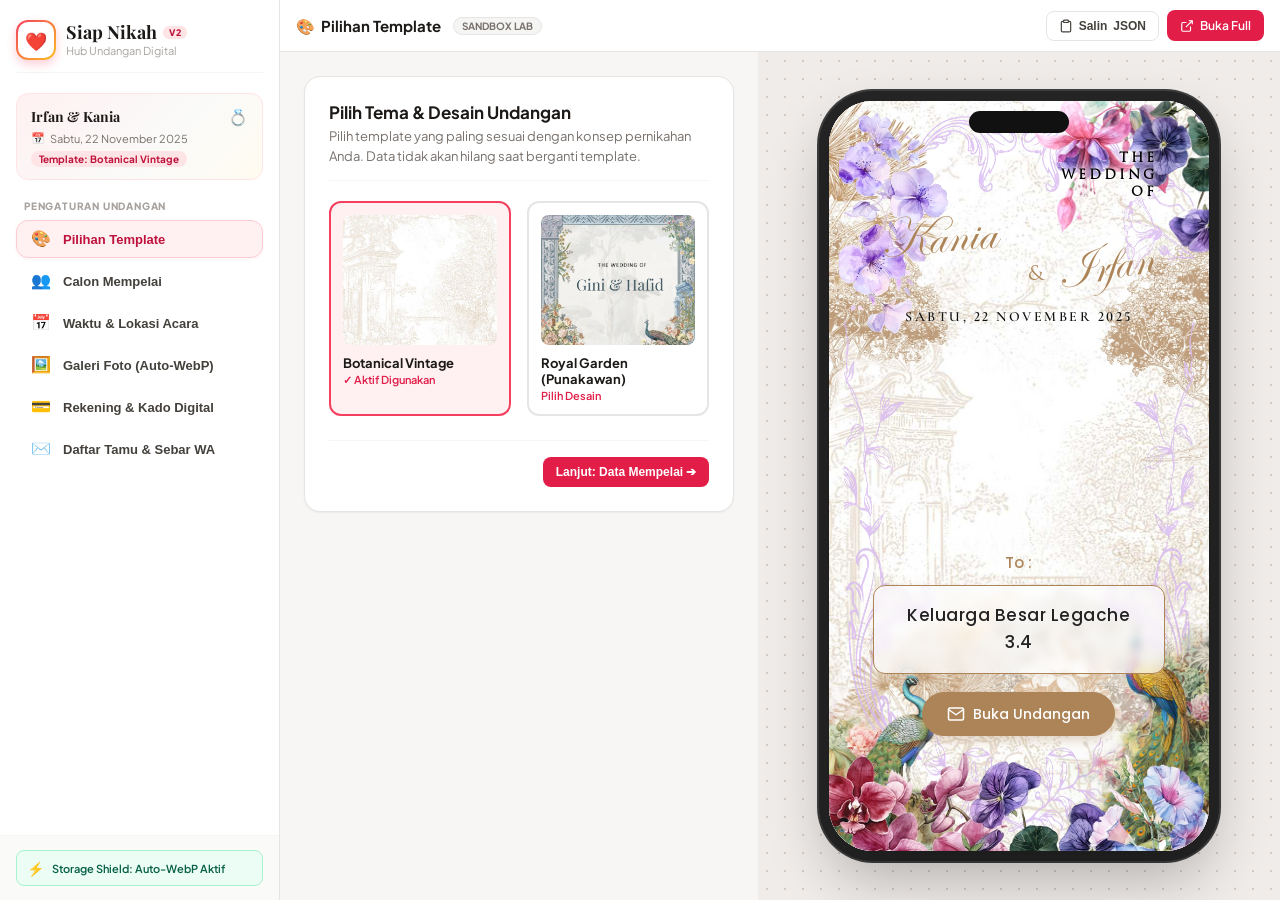
==== commit f7568331: "Fix date sync, photo preview, WhatsApp guest sender, countdown timer, and custom physical gift addre" ====
--- a/builder.html
+++ b/builder.html
@@ -884,6 +884,234 @@
       }
     }
 
+    /* Photo Upload Component */
+    .photo-upload-row {
+      display: flex;
+      align-items: center;
+      gap: 16px;
+      padding: 12px;
+      border: 1px dashed var(--border);
+      border-radius: var(--radius-md);
+      background: var(--stone-50);
+      margin-bottom: 14px;
+    }
+
+    .photo-upload-thumb {
+      width: 64px;
+      height: 64px;
+      border-radius: 50%;
+      object-fit: cover;
+      background: var(--stone-200);
+      border: 2px solid #ffffff;
+      box-shadow: var(--shadow-sm);
+      flex-shrink: 0;
+    }
+
+    .hero-photo-thumb {
+      width: 100px;
+      height: 70px;
+      border-radius: var(--radius-sm);
+      object-fit: cover;
+      background: var(--stone-200);
+      border: 1px solid var(--border);
+      flex-shrink: 0;
+    }
+
+    .photo-upload-info {
+      flex: 1;
+    }
+
+    .photo-upload-title {
+      font-size: 13px;
+      font-weight: 700;
+      color: var(--stone-900);
+      margin-bottom: 2px;
+    }
+
+    .photo-upload-desc {
+      font-size: 11px;
+      color: var(--stone-500);
+      line-height: 1.4;
+      margin-bottom: 8px;
+    }
+
+    .photo-upload-actions {
+      display: flex;
+      gap: 8px;
+      align-items: center;
+    }
+
+    .btn-upload-trigger {
+      display: inline-flex;
+      align-items: center;
+      gap: 6px;
+      padding: 6px 12px;
+      border-radius: var(--radius-sm);
+      background: var(--stone-100);
+      border: 1px solid var(--border);
+      color: var(--stone-800);
+      font-size: 11px;
+      font-weight: 600;
+      cursor: pointer;
+      transition: all 0.2s;
+    }
+
+    .btn-upload-trigger:hover {
+      background: #ffffff;
+      border-color: var(--rose-400);
+      color: var(--rose-700);
+    }
+
+    .btn-remove-photo {
+      background: none;
+      border: none;
+      color: #ef4444;
+      font-size: 11px;
+      font-weight: 600;
+      cursor: pointer;
+      padding: 4px 6px;
+    }
+
+    /* Guest Manager & WhatsApp Sharing */
+    .guest-add-box {
+      background: var(--stone-50);
+      border: 1px solid var(--border);
+      border-radius: var(--radius-md);
+      padding: 16px;
+      margin-bottom: 20px;
+    }
+
+    .guest-list-container {
+      display: flex;
+      flex-direction: column;
+      gap: 10px;
+      margin-top: 14px;
+    }
+
+    .guest-card-item {
+      background: #ffffff;
+      border: 1px solid var(--border);
+      border-radius: var(--radius-md);
+      padding: 14px;
+      display: flex;
+      flex-direction: column;
+      gap: 10px;
+      transition: all 0.2s;
+    }
+
+    .guest-card-item:hover {
+      border-color: var(--rose-300);
+      box-shadow: var(--shadow-sm);
+    }
+
+    .guest-card-header {
+      display: flex;
+      align-items: center;
+      justify-content: space-between;
+    }
+
+    .guest-name-text {
+      font-size: 14px;
+      font-weight: 700;
+      color: var(--stone-900);
+      display: flex;
+      align-items: center;
+      gap: 6px;
+    }
+
+    .guest-phone-badge {
+      font-size: 11px;
+      color: var(--stone-500);
+      background: var(--stone-100);
+      padding: 2px 8px;
+      border-radius: var(--radius-pill);
+    }
+
+    .guest-link-bar {
+      font-size: 11px;
+      color: var(--stone-600);
+      background: var(--stone-50);
+      padding: 6px 10px;
+      border-radius: 6px;
+      word-break: break-all;
+      font-family: monospace;
+      border: 1px solid var(--stone-200);
+    }
+
+    .guest-action-row {
+      display: flex;
+      align-items: center;
+      gap: 8px;
+      flex-wrap: wrap;
+    }
+
+    .btn-wa-send {
+      display: inline-flex;
+      align-items: center;
+      gap: 6px;
+      background: #25D366;
+      color: #ffffff;
+      border: none;
+      border-radius: var(--radius-sm);
+      padding: 6px 14px;
+      font-size: 12px;
+      font-weight: 700;
+      cursor: pointer;
+      text-decoration: none;
+      transition: all 0.2s;
+    }
+
+    .btn-wa-send:hover {
+      background: #1eb956;
+      transform: translateY(-1px);
+    }
+
+    .btn-guest-action {
+      display: inline-flex;
+      align-items: center;
+      gap: 4px;
+      background: var(--stone-100);
+      color: var(--stone-700);
+      border: 1px solid var(--border);
+      border-radius: var(--radius-sm);
+      padding: 6px 10px;
+      font-size: 11px;
+      font-weight: 600;
+      cursor: pointer;
+      transition: all 0.2s;
+    }
+
+    .btn-guest-action:hover {
+      background: #ffffff;
+      color: var(--stone-900);
+    }
+
+    .btn-guest-del {
+      margin-left: auto;
+      background: none;
+      border: none;
+      color: #9ca3af;
+      cursor: pointer;
+      padding: 4px;
+      border-radius: 4px;
+    }
+
+    .btn-guest-del:hover {
+      color: #ef4444;
+      background: #fee2e2;
+    }
+
+    /* Template WhatsApp Message */
+    .wa-template-box {
+      margin-bottom: 20px;
+    }
+
+    .wa-template-box textarea {
+      font-size: 12px;
+      line-height: 1.5;
+      font-family: inherit;
+    }
+
     @media (max-width: 480px) {
       .top-header {
         padding: 8px 12px;
@@ -981,7 +1209,7 @@
           <li>
             <button class="nav-item-btn" data-target="tab-tamu">
               <span class="nav-icon">✉️</span>
-              <span>Simulasi Nama Tamu</span>
+              <span>Daftar Tamu &amp; Sebar WA</span>
             </button>
           </li>
         </ul>
@@ -1076,10 +1304,27 @@
             <section id="tab-mempelai" class="tab-section">
               <div class="section-header">
                 <h2 class="section-title">Informasi Calon Mempelai</h2>
-                <p class="section-desc">Sesuaikan nama lengkap, nama panggilan, orang tua, dan media sosial kedua mempelai.</p>
+                <p class="section-desc">Sesuaikan nama lengkap, nama panggilan, orang tua, foto profil, dan media sosial kedua mempelai.</p>
               </div>
 
               <div class="sub-heading">👰 Mempelai Wanita</div>
+              <div class="photo-upload-row">
+                <img id="bride-photo-thumb" src="assets/images/41e.jpg" alt="Foto Mempelai Wanita" class="photo-upload-thumb">
+                <div class="photo-upload-info">
+                  <div class="photo-upload-title">Foto Mempelai Wanita</div>
+                  <div class="photo-upload-desc">Tampil pada profil mempelai. Otomatis dikompres ke WebP.</div>
+                  <div class="photo-upload-actions">
+                    <input type="file" id="bride-photo-file" accept="image/*" style="display:none;">
+                    <button type="button" id="btn-trigger-bride-photo" class="btn-upload-trigger">
+                      📸 Pilih Foto
+                    </button>
+                    <button type="button" id="btn-remove-bride-photo" class="btn-remove-photo" style="display:none;">
+                      Hapus
+                    </button>
+                  </div>
+                </div>
+              </div>
+
               <div class="form-grid">
                 <div class="form-group">
                   <label>Nama Lengkap</label>
@@ -1100,6 +1345,23 @@
               </div>
 
               <div class="sub-heading">🤵 Mempelai Pria</div>
+              <div class="photo-upload-row">
+                <img id="groom-photo-thumb" src="assets/images/94c.jpg" alt="Foto Mempelai Pria" class="photo-upload-thumb">
+                <div class="photo-upload-info">
+                  <div class="photo-upload-title">Foto Mempelai Pria</div>
+                  <div class="photo-upload-desc">Tampil pada profil mempelai. Otomatis dikompres ke WebP.</div>
+                  <div class="photo-upload-actions">
+                    <input type="file" id="groom-photo-file" accept="image/*" style="display:none;">
+                    <button type="button" id="btn-trigger-groom-photo" class="btn-upload-trigger">
+                      📸 Pilih Foto
+                    </button>
+                    <button type="button" id="btn-remove-groom-photo" class="btn-remove-photo" style="display:none;">
+                      Hapus
+                    </button>
+                  </div>
+                </div>
+              </div>
+
               <div class="form-grid">
                 <div class="form-group">
                   <label>Nama Lengkap</label>
@@ -1133,7 +1395,20 @@
             <section id="tab-acara" class="tab-section">
               <div class="section-header">
                 <h2 class="section-title">Waktu &amp; Lokasi Acara</h2>
-                <p class="section-desc">Atur jadwal Akad Nikah, Resepsi, gedung/tempat acara serta link Google Maps.</p>
+                <p class="section-desc">Atur jadwal pernikahan, countdown otomatis, gedung/tempat acara serta link Google Maps.</p>
+              </div>
+
+              <!-- Master Wedding Date & Countdown Anchor -->
+              <div class="sub-heading">🗓️ Tanggal Pernikahan Utama (Cover &amp; Countdown)</div>
+              <div class="form-grid">
+                <div class="form-group">
+                  <label>Pilih Kalender</label>
+                  <input type="date" id="input-wedding-datepicker" value="2025-11-22">
+                </div>
+                <div class="form-group">
+                  <label>Teks Tanggal (Tampil di Cover &amp; Hero)</label>
+                  <input type="text" id="input-wedding-date" value="Sabtu, 22 November 2025">
+                </div>
               </div>
 
               <div class="sub-heading">💍 Akad Nikah</div>
@@ -1147,8 +1422,12 @@
                   <input type="text" id="input-akad-time" value="Pukul 07.30 WIB">
                 </div>
                 <div class="form-group full">
-                  <label>Tempat / Gedung</label>
+                  <label>Nama Tempat / Gedung</label>
                   <input type="text" id="input-akad-venue" value="The Newton Hotel Bandung">
+                </div>
+                <div class="form-group full">
+                  <label>Alamat Lengkap / Jalan</label>
+                  <input type="text" id="input-akad-address" value="Jl. R.E. Martadinata No. 223, Cihapit, Kec. Bandung Wetan, Kota Bandung">
                 </div>
                 <div class="form-group full">
                   <label>Link Google Maps</label>
@@ -1167,8 +1446,12 @@
                   <input type="text" id="input-resepsi-time" value="Pukul 11.00 - 14.00 WIB">
                 </div>
                 <div class="form-group full">
-                  <label>Tempat / Gedung</label>
+                  <label>Nama Tempat / Gedung</label>
                   <input type="text" id="input-resepsi-venue" value="The Newton Hotel Bandung">
+                </div>
+                <div class="form-group full">
+                  <label>Alamat Lengkap / Jalan</label>
+                  <input type="text" id="input-resepsi-address" value="Jl. R.E. Martadinata No. 223, Cihapit, Kec. Bandung Wetan, Kota Bandung">
                 </div>
                 <div class="form-group full">
                   <label>Link Google Maps</label>
@@ -1189,11 +1472,31 @@
             <!-- TAB 4: Galeri & Auto-WebP Compressor -->
             <section id="tab-galeri" class="tab-section">
               <div class="section-header">
-                <h2 class="section-title">Galeri Foto (Auto-WebP Compressor)</h2>
-                <p class="section-desc">Pilih foto kamera HP Anda. Sistem akan <b>secara otomatis mengubahnya menjadi format .webp berkualitas tinggi berukuran kecil</b> langsung di browser sebelum disimpan!</p>
-              </div>
-
-              <!-- Dropzone -->
+                <h2 class="section-title">Foto Utama &amp; Galeri (Auto-WebP)</h2>
+                <p class="section-desc">Foto otomatis dikompres ke format <b>.webp</b> ringan berkualitas tinggi langsung di browser.</p>
+              </div>
+
+              <!-- Main Hero Photo -->
+              <div class="sub-heading">✨ Foto Utama / Prewedding (Hero &amp; Sampul)</div>
+              <div class="photo-upload-row">
+                <img id="hero-photo-thumb" src="assets/images/ZQI_0012.jpg" alt="Foto Hero" class="hero-photo-thumb">
+                <div class="photo-upload-info">
+                  <div class="photo-upload-title">Foto Sampul Utama</div>
+                  <div class="photo-upload-desc">Tampil di bingkai utama dan penutup undangan. Otomatis ter-update secara instan di preview.</div>
+                  <div class="photo-upload-actions">
+                    <input type="file" id="hero-photo-file" accept="image/*" style="display:none;">
+                    <button type="button" id="btn-trigger-hero-photo" class="btn-upload-trigger">
+                      📸 Ganti Foto Utama
+                    </button>
+                    <button type="button" id="btn-reset-hero-photo" class="btn-remove-photo" style="display:none;">
+                      Reset Default
+                    </button>
+                  </div>
+                </div>
+              </div>
+
+              <!-- Additional Gallery Dropzone -->
+              <div class="sub-heading">📷 Galeri Foto Prewedding Tambahan</div>
               <div id="dropzone" class="compressor-dropzone">
                 <input type="file" id="file-uploader" accept="image/*" multiple style="display:none;">
                 <svg class="compressor-icon" viewBox="0 0 24 24"><path d="M19.35 10.04C18.67 6.59 15.64 4 12 4 9.11 4 6.6 5.64 5.35 8.04 2.34 8.36 0 10.91 0 14c0 3.31 2.69 6 6 6h13c2.76 0 5-2.24 5-5 0-2.64-2.05-4.78-4.65-4.96zM14 13v4h-4v-4H7l5-5 5 5h-3z"/></svg>
@@ -1213,7 +1516,7 @@
               </div>
 
               <!-- Gallery Grid -->
-              <label>Pratinjau Foto WebP yang Tersimpan</label>
+              <label>Pratinjau Foto Galeri Tambahan</label>
               <div id="gallery-preview-grid" class="gallery-preview-grid">
                 <!-- Injected via JS -->
               </div>
@@ -1231,15 +1534,17 @@
             <!-- TAB 5: Rekening & Kado Digital -->
             <section id="tab-rekening" class="tab-section">
               <div class="section-header">
-                <h2 class="section-title">Amplop Digital (Cashless Gift)</h2>
-                <p class="section-desc">Atur nomor rekening dan bank untuk memudahkan tamu yang ingin memberikan kado secara transfer cashless.</p>
-              </div>
-
+                <h2 class="section-title">Amplop Digital &amp; Pengiriman Kado</h2>
+                <p class="section-desc">Atur nomor rekening transfer cashless dan alamat pengiriman kado fisik ke rumah pengantin.</p>
+              </div>
+
+              <div class="sub-heading">💳 Rekening Transfer Cashless</div>
               <div class="form-grid">
                 <div class="form-group">
                   <label>Bank</label>
                   <select id="input-bank-name">
                     <option value="BCA" selected>BCA (Bank Central Asia)</option>
+                    <option value="BSI">BSI (Bank Syariah Indonesia)</option>
                     <option value="Mandiri">Bank Mandiri</option>
                     <option value="BRI">BRI</option>
                     <option value="BNI">BNI</option>
@@ -1252,6 +1557,26 @@
                 <div class="form-group full">
                   <label>Atas Nama Pemilik Rekening</label>
                   <input type="text" id="input-bank-holder" value="Kania Safitri">
+                </div>
+              </div>
+
+              <div class="sub-heading">📦 Alamat Pengiriman Kado Fisik (Rumah Pengantin)</div>
+              <div class="form-grid">
+                <div class="form-group">
+                  <label>Nama Penerima Kado</label>
+                  <input type="text" id="input-gift-receiver" value="Kania Safitri">
+                </div>
+                <div class="form-group">
+                  <label>No. HP / WhatsApp Penerima</label>
+                  <input type="text" id="input-gift-phone" value="0812-3456-7890">
+                </div>
+                <div class="form-group full">
+                  <label>Alamat Lengkap Pengiriman (Rumah/Kantor)</label>
+                  <textarea id="input-gift-address" rows="3" placeholder="Contoh: Jl. Dahlia No. 18 RT 02/03, Kel. Pasir Impun, Kec. Mandalajati, Kota Bandung 40192">Jl. Dahlia No. 18 RT 02/03, Kel. Pasir Impun, Kec. Mandalajati, Kota Bandung 40192</textarea>
+                </div>
+                <div class="form-group full">
+                  <label>Catatan Kurir / Panduan Lokasi (Opsional)</label>
+                  <input type="text" id="input-gift-note" value="Pagar warna hitam, titip satpam jika rumah kosong">
                 </div>
               </div>
 
@@ -1260,29 +1585,63 @@
                   ⬅ Kembali
                 </button>
                 <button class="btn btn-primary next-step-btn" data-next="tab-tamu">
-                  Lanjut: Simulasi Tamu ➔
+                  Lanjut: Daftar Tamu &amp; Sebar WA ➔
                 </button>
               </div>
             </section>
 
-            <!-- TAB 6: Simulasi Nama Tamu -->
+            <!-- TAB 6: Daftar Tamu & Sebar WhatsApp -->
             <section id="tab-tamu" class="tab-section">
               <div class="section-header">
-                <h2 class="section-title">Simulasi Nama Tamu Undangan</h2>
-                <p class="section-desc">Ketik nama siapa pun di bawah ini untuk melihat bagaimana sampul depan dan barcode QR check-in berubah secara dinamis pada undangan.</p>
-              </div>
-
-              <div class="form-group">
-                <label>Nama Tamu yang Diuji</label>
-                <input type="text" id="input-test-guest" value="Ocha Geniarsyah" placeholder="Contoh: Bpk. Bambang &amp; Istri">
-              </div>
-
-              <div style="background:var(--rose-50); border:1px solid var(--rose-200); border-radius:var(--radius-sm); padding:14px; font-size:12px; color:var(--stone-700); line-height:1.6;">
-                <b style="color:var(--rose-700);">💡 Cara Kerja Link Undangan:</b><br>
-                Saat menyebarkan link ke tamu di WhatsApp, cukup tambahkan parameter nama tamu di akhir link:<br>
-                <code style="display:inline-block; margin-top:6px; background:#ffffff; padding:4px 8px; border-radius:6px; border:1px solid var(--rose-200); font-weight:700; color:var(--rose-600);">
-                  ?to=<span id="guest-url-preview">Ocha+Geniarsyah</span>
-                </code>
+                <h2 class="section-title">Daftar Tamu &amp; Sebar Undangan WhatsApp</h2>
+                <p class="section-desc">Kelola daftar tamu, buat link unik per tamu secara instan, dan sebar langsung via WhatsApp dengan pesan personal.</p>
+              </div>
+
+              <!-- Form Tambah Tamu -->
+              <div class="guest-add-box">
+                <div class="sub-heading" style="margin-top:0;">➕ Tambah Tamu Baru</div>
+                <div class="form-grid">
+                  <div class="form-group">
+                    <label>Nama Tamu / Keluarga</label>
+                    <input type="text" id="input-new-guest-name" placeholder="Contoh: Bpk. Bambang &amp; Istri">
+                  </div>
+                  <div class="form-group">
+                    <label>Nomor WhatsApp (Opsional)</label>
+                    <input type="text" id="input-new-guest-phone" placeholder="Contoh: 08123456789 atau 62812...">
+                  </div>
+                </div>
+                <button type="button" id="btn-add-guest" class="btn btn-primary" style="font-size:12px; padding:8px 18px;">
+                  ➕ Tambahkan ke Daftar
+                </button>
+              </div>
+
+              <!-- WhatsApp Template Message Box -->
+              <div class="wa-template-box">
+                <div class="sub-heading">💬 Template Pesan WhatsApp</div>
+                <p class="section-desc" style="margin-bottom:8px;">Gunakan tag <code>{nama}</code>, <code>{mempelai}</code>, <code>{tanggal}</code>, dan <code>{link}</code> untuk pesan otomatis.</p>
+                <textarea id="input-wa-template" rows="6"></textarea>
+              </div>
+
+              <!-- Guest List -->
+              <div class="sub-heading">📋 Daftar Tamu (<span id="guest-count">0</span>)</div>
+              <div id="guest-list-wrap" class="guest-list-container">
+                <!-- Dynamically populated via JS -->
+              </div>
+
+              <!-- Reset / Management Wishes Section -->
+              <div style="margin-top:36px; padding:20px; border:1px solid var(--border); border-radius:var(--radius-md); background:var(--stone-50);">
+                <div class="sub-heading" style="margin-top:0; color:var(--stone-800);">💌 Kelola Buku Tamu &amp; Ucapan Doa Restu</div>
+                <p class="section-desc" style="margin-bottom:14px;">
+                  Secara default untuk undangan yang siap disebar ke publik, buku tamu harus bersih dari ucapan dummy agar tamu asli yang mengisinya.
+                </p>
+                <div style="display:flex; gap:10px; flex-wrap:wrap;">
+                  <button type="button" id="btn-clear-wishes" class="btn btn-secondary" style="color:#ef4444; border-color:#fca5a5;">
+                    🗑️ Kosongkan Buku Tamu (Mulai dari Nol)
+                  </button>
+                  <button type="button" id="btn-demo-wishes" class="btn btn-secondary">
+                    💡 Muat Contoh Ucapan (Simulasi Desain)
+                  </button>
+                </div>
               </div>
 
               <div class="step-actions">
@@ -1331,17 +1690,22 @@
         instagram: '@mohammadirfanmaulana',
         photo: null
       },
-      weddingDate: 'SABTU, 22 NOVEMBER 2025',
+      weddingDate: 'Sabtu, 22 November 2025',
+      weddingDateIso: '2025-11-22',
+      weddingTimestamp: null,
+      heroPhoto: null,
       akad: {
         date: 'Sabtu, 22 November 2025',
         time: 'Pukul 07.30 WIB',
         venue: 'The Newton Hotel Bandung',
+        address: 'Jl. R.E. Martadinata No. 223, Cihapit, Kec. Bandung Wetan, Kota Bandung',
         maps: 'https://maps.app.goo.gl/kNFfnaV5ggH7zYF58'
       },
       resepsi: {
         date: 'Sabtu, 22 November 2025',
         time: 'Pukul 11.00 - 14.00 WIB',
         venue: 'The Newton Hotel Bandung',
+        address: 'Jl. R.E. Martadinata No. 223, Cihapit, Kec. Bandung Wetan, Kota Bandung',
         maps: 'https://maps.app.goo.gl/kNFfnaV5ggH7zYF58'
       },
       bank: {
@@ -1349,15 +1713,44 @@
         number: '4372303623',
         holder: 'Kania Safitri'
       },
+      gift: {
+        receiver: 'Kania Safitri',
+        phone: '0812-3456-7890',
+        address: 'Jl. Dahlia No. 18 RT 02/03, Kel. Pasir Impun, Kec. Mandalajati, Kota Bandung 40192',
+        note: 'Pagar warna hitam, titip satpam jika rumah kosong'
+      },
       gallery: [],
-      testGuest: 'Ocha Geniarsyah'
+      testGuest: 'Keluarga Besar Legache 3.4',
+      guests: [
+        { name: 'Keluarga Besar Legache 3.4', phone: '' },
+        { name: 'Ocha Geniarsyah', phone: '' },
+        { name: 'Bpk. Bambang & Istri', phone: '' }
+      ],
+      waTemplate: `Kepada Yth.\nBapak/Ibu/Saudara/i {nama}\n\nTanpa mengurangi rasa hormat, perkenankan kami mengundang Anda untuk menghadiri acara pernikahan kami:\n\n👰🤵 {mempelai}\n📅 {tanggal}\n\nUntuk rincian acara, lokasi, dan konfirmasi kehadiran, silakan buka link undangan digital berikut:\n👉 {link}\n\nMerupakan suatu kehormatan & kebahagiaan bagi kami apabila Anda berkenan hadir dan memberikan doa restu.\n\nTerima kasih.`,
+      clearComments: false
     };
+
+    // Deep merge helper
+    function mergeDeep(target, source) {
+      for (const key of Object.keys(source)) {
+        if (source[key] && typeof source[key] === 'object' && !Array.isArray(source[key])) {
+          if (!target[key]) target[key] = {};
+          mergeDeep(target[key], source[key]);
+        } else {
+          target[key] = source[key];
+        }
+      }
+    }
 
     // Load saved data if present
     try {
       const saved = localStorage.getItem('wedding_custom_data');
       if (saved) {
-        Object.assign(state, JSON.parse(saved));
+        mergeDeep(state, JSON.parse(saved));
+      }
+      const savedGuests = localStorage.getItem('wedding_guest_list');
+      if (savedGuests) {
+        state.guests = JSON.parse(savedGuests);
       }
     } catch(e) {}
 
@@ -1367,6 +1760,7 @@
     function syncPreview() {
       try {
         localStorage.setItem('wedding_custom_data', JSON.stringify(state));
+        localStorage.setItem('wedding_guest_list', JSON.stringify(state.guests));
       } catch(e) {}
 
       if (iframe && iframe.contentWindow) {
@@ -1383,6 +1777,20 @@
         const brideShort = state.bride.nickname || state.bride.name.split(' ')[0];
         nameEl.textContent = `${groomShort} & ${brideShort}`;
       }
+      const dateEl = document.getElementById('sidebar-wedding-date');
+      if (dateEl) {
+        dateEl.textContent = state.weddingDate;
+      }
+    }
+
+    // Format Date Helper
+    function formatIndonesianDate(isoStr) {
+      if (!isoStr) return '';
+      const [year, month, day] = isoStr.split('-').map(Number);
+      const d = new Date(year, month - 1, day);
+      const days = ['Minggu', 'Senin', 'Selasa', 'Rabu', 'Kamis', 'Jumat', 'Sabtu'];
+      const months = ['Januari', 'Februari', 'Maret', 'April', 'Mei', 'Juni', 'Juli', 'Agustus', 'September', 'Oktober', 'November', 'Desember'];
+      return `${days[d.getDay()]}, ${day} ${months[month - 1]} ${year}`;
     }
 
     // =========================================================================
@@ -1431,7 +1839,6 @@
       });
 
       closeSidebar();
-      // On mobile, ensure we are in form view
       if (window.innerWidth < 1024) {
         setMobileView('edit');
       }
@@ -1446,7 +1853,6 @@
       });
     });
 
-    // Step navigation next/prev
     document.querySelectorAll('.next-step-btn').forEach(btn => {
       btn.addEventListener('click', () => {
         const nextId = btn.getAttribute('data-next');
@@ -1546,15 +1952,49 @@
     bindInput('input-groom-parents', val => state.groom.parents = val);
     bindInput('input-groom-ig', val => state.groom.instagram = val);
 
+    // Master Wedding Date
+    const datePickerEl = document.getElementById('input-wedding-datepicker');
+    const weddingDateTextEl = document.getElementById('input-wedding-date');
+    const akadDateEl = document.getElementById('input-akad-date');
+    const resepsiDateEl = document.getElementById('input-resepsi-date');
+
+    if (datePickerEl) {
+      datePickerEl.addEventListener('change', () => {
+        const iso = datePickerEl.value;
+        state.weddingDateIso = iso;
+        const formatted = formatIndonesianDate(iso);
+        state.weddingDate = formatted;
+        state.akad.date = formatted;
+        state.resepsi.date = formatted;
+        if (weddingDateTextEl) weddingDateTextEl.value = formatted;
+        if (akadDateEl) akadDateEl.value = formatted;
+        if (resepsiDateEl) resepsiDateEl.value = formatted;
+        syncPreview();
+      });
+    }
+
+    bindInput('input-wedding-date', val => {
+      state.weddingDate = val;
+      state.akad.date = val;
+      state.resepsi.date = val;
+      if (akadDateEl) akadDateEl.value = val;
+      if (resepsiDateEl) resepsiDateEl.value = val;
+    });
+
     // Akad & Resepsi
-    bindInput('input-akad-date', val => state.akad.date = val);
+    bindInput('input-akad-date', val => {
+      state.akad.date = val;
+      state.weddingDate = val;
+    });
     bindInput('input-akad-time', val => state.akad.time = val);
     bindInput('input-akad-venue', val => state.akad.venue = val);
+    bindInput('input-akad-address', val => state.akad.address = val);
     bindInput('input-akad-maps', val => state.akad.maps = val);
 
     bindInput('input-resepsi-date', val => state.resepsi.date = val);
     bindInput('input-resepsi-time', val => state.resepsi.time = val);
     bindInput('input-resepsi-venue', val => state.resepsi.venue = val);
+    bindInput('input-resepsi-address', val => state.resepsi.address = val);
     bindInput('input-resepsi-maps', val => state.resepsi.maps = val);
 
     // Bank
@@ -1562,68 +2002,81 @@
     bindInput('input-bank-number', val => state.bank.number = val);
     bindInput('input-bank-holder', val => state.bank.holder = val);
 
-    // Guest Test
-    bindInput('input-test-guest', val => {
-      state.testGuest = val;
-      const preview = document.getElementById('guest-url-preview');
-      if (preview) preview.textContent = encodeURIComponent(val.trim()).replace(/%20/g, '+');
-    });
-
-    // Save All button
-    const btnSaveFinish = document.getElementById('btn-save-finish');
-    if (btnSaveFinish) {
-      btnSaveFinish.addEventListener('click', () => {
+    // Kado Fisik
+    bindInput('input-gift-receiver', val => state.gift.receiver = val);
+    bindInput('input-gift-phone', val => state.gift.phone = val);
+    bindInput('input-gift-address', val => state.gift.address = val);
+    bindInput('input-gift-note', val => state.gift.note = val);
+
+    // WA Template
+    const waTplEl = document.getElementById('input-wa-template');
+    if (waTplEl) {
+      waTplEl.value = state.waTemplate;
+      waTplEl.addEventListener('input', () => {
+        state.waTemplate = waTplEl.value;
         syncPreview();
-        showToast('Semua data berhasil disimpan & disinkronkan!');
       });
     }
 
+    // Populate Initial Inputs from State
+    function hydrateInputs() {
+      const setV = (id, val) => {
+        const el = document.getElementById(id);
+        if (el && val !== undefined) el.value = val;
+      };
+
+      setV('input-bride-name', state.bride.name);
+      setV('input-bride-nick', state.bride.nickname);
+      setV('input-bride-parents', state.bride.parents);
+      setV('input-bride-ig', state.bride.instagram);
+
+      setV('input-groom-name', state.groom.name);
+      setV('input-groom-nick', state.groom.nickname);
+      setV('input-groom-parents', state.groom.parents);
+      setV('input-groom-ig', state.groom.instagram);
+
+      setV('input-wedding-date', state.weddingDate);
+      if (state.weddingDateIso && datePickerEl) datePickerEl.value = state.weddingDateIso;
+
+      setV('input-akad-date', state.akad.date);
+      setV('input-akad-time', state.akad.time);
+      setV('input-akad-venue', state.akad.venue);
+      setV('input-akad-address', state.akad.address);
+      setV('input-akad-maps', state.akad.maps);
+
+      setV('input-resepsi-date', state.resepsi.date);
+      setV('input-resepsi-time', state.resepsi.time);
+      setV('input-resepsi-venue', state.resepsi.venue);
+      setV('input-resepsi-address', state.resepsi.address);
+      setV('input-resepsi-maps', state.resepsi.maps);
+
+      setV('input-bank-name', state.bank.name);
+      setV('input-bank-number', state.bank.number);
+      setV('input-bank-holder', state.bank.holder);
+
+      setV('input-gift-receiver', state.gift.receiver);
+      setV('input-gift-phone', state.gift.phone);
+      setV('input-gift-address', state.gift.address);
+      setV('input-gift-note', state.gift.note);
+
+      if (state.bride.photo) {
+        document.getElementById('bride-photo-thumb').src = state.bride.photo;
+        document.getElementById('btn-remove-bride-photo').style.display = 'inline-block';
+      }
+      if (state.groom.photo) {
+        document.getElementById('groom-photo-thumb').src = state.groom.photo;
+        document.getElementById('btn-remove-groom-photo').style.display = 'inline-block';
+      }
+      if (state.heroPhoto) {
+        document.getElementById('hero-photo-thumb').src = state.heroPhoto;
+        document.getElementById('btn-reset-hero-photo').style.display = 'inline-block';
+      }
+    }
+    hydrateInputs();
+
     // =========================================================================
-    // SMART CLIENT-SIDE WEBP COMPRESSOR (Zero Cloudflare Storage Waste)
+    // CLIENT-SIDE WEBP COMPRESSOR (Auto WebP ~100-150 KB)
     // =========================================================================
-    const dropzone = document.getElementById('dropzone');
-    const fileUploader = document.getElementById('file-uploader');
-    const galleryGrid = document.getElementById('gallery-preview-grid');
-    const savingsBanner = document.getElementById('savings-banner');
-    const savingsPercent = document.getElementById('savings-percent');
-    const savingsRaw = document.getElementById('savings-raw');
-    const savingsWebp = document.getElementById('savings-webp');
-
-    let totalRawBytes = 0;
-    let totalWebpBytes = 0;
-
-    if (dropzone && fileUploader) {
-      dropzone.addEventListener('click', () => fileUploader.click());
-
-      dropzone.addEventListener('dragover', (e) => {
-        e.preventDefault();
-        dropzone.style.background = '#ffe4e6';
-      });
-
-      dropzone.addEventListener('dragleave', () => {
-        dropzone.style.background = 'var(--rose-50)';
-      });
-
-      dropzone.addEventListener('drop', (e) => {
-        e.preventDefault();
-        dropzone.style.background = 'var(--rose-50)';
-        if (e.dataTransfer.files && e.dataTransfer.files.length > 0) {
-          handleImageFiles(e.dataTransfer.files);
-        }
-      });
-
-      fileUploader.addEventListener('change', (e) => {
-        if (e.target.files && e.target.files.length > 0) {
-          handleImageFiles(e.target.files);
-        }
-      });
-    }
-
-    function formatKB(bytes) {
-      if (bytes < 1024 * 1024) return (bytes / 1024).toFixed(0) + ' KB';
-      return (bytes / (1024 * 1024)).toFixed(1) + ' MB';
-    }
-
     function compressToWebP(file, maxWidth = 1080, quality = 0.8) {
       return new Promise((resolve, reject) => {
         const reader = new FileReader();
@@ -1661,18 +2114,105 @@
       });
     }
 
+    // Single Photo Uploader Binder
+    function setupSingleUploader(triggerBtnId, fileInputId, thumbId, removeBtnId, onCompressed, onRemoved) {
+      const triggerBtn = document.getElementById(triggerBtnId);
+      const fileInput = document.getElementById(fileInputId);
+      const thumb = document.getElementById(thumbId);
+      const removeBtn = document.getElementById(removeBtnId);
+
+      if (triggerBtn && fileInput) {
+        triggerBtn.addEventListener('click', () => fileInput.click());
+        fileInput.addEventListener('change', async (e) => {
+          if (e.target.files && e.target.files[0]) {
+            showToast('Mengompres foto ke WebP...');
+            try {
+              const res = await compressToWebP(e.target.files[0], 900, 0.82);
+              thumb.src = res.dataUrl;
+              if (removeBtn) removeBtn.style.display = 'inline-block';
+              onCompressed(res.dataUrl);
+              syncPreview();
+              showToast('Foto berhasil diperbarui!');
+            } catch(err) {
+              console.error(err);
+            }
+          }
+        });
+      }
+
+      if (removeBtn) {
+        removeBtn.addEventListener('click', () => {
+          onRemoved();
+          removeBtn.style.display = 'none';
+          syncPreview();
+          showToast('Foto dikembalikan ke default.');
+        });
+      }
+    }
+
+    // Bride Photo
+    setupSingleUploader(
+      'btn-trigger-bride-photo', 'bride-photo-file', 'bride-photo-thumb', 'btn-remove-bride-photo',
+      url => state.bride.photo = url,
+      () => {
+        state.bride.photo = null;
+        document.getElementById('bride-photo-thumb').src = 'assets/images/41e.jpg';
+      }
+    );
+
+    // Groom Photo
+    setupSingleUploader(
+      'btn-trigger-groom-photo', 'groom-photo-file', 'groom-photo-thumb', 'btn-remove-groom-photo',
+      url => state.groom.photo = url,
+      () => {
+        state.groom.photo = null;
+        document.getElementById('groom-photo-thumb').src = 'assets/images/94c.jpg';
+      }
+    );
+
+    // Hero Main Prewedding Photo
+    setupSingleUploader(
+      'btn-trigger-hero-photo', 'hero-photo-file', 'hero-photo-thumb', 'btn-reset-hero-photo',
+      url => state.heroPhoto = url,
+      () => {
+        state.heroPhoto = null;
+        document.getElementById('hero-photo-thumb').src = 'assets/images/ZQI_0012.jpg';
+      }
+    );
+
+    // Gallery Multiple Photos Dropzone
+    const dropzone = document.getElementById('dropzone');
+    const fileUploader = document.getElementById('file-uploader');
+    const galleryGrid = document.getElementById('gallery-preview-grid');
+    const savingsBanner = document.getElementById('savings-banner');
+    const savingsPercent = document.getElementById('savings-percent');
+    const savingsRaw = document.getElementById('savings-raw');
+    const savingsWebp = document.getElementById('savings-webp');
+
+    let totalRawBytes = 0;
+    let totalWebpBytes = 0;
+
+    function formatKB(bytes) {
+      if (bytes < 1024 * 1024) return (bytes / 1024).toFixed(0) + ' KB';
+      return (bytes / (1024 * 1024)).toFixed(1) + ' MB';
+    }
+
     async function handleImageFiles(files) {
       showToast(`Mengompres ${files.length} foto ke format WebP...`);
       for (let i = 0; i < files.length; i++) {
         const file = files[i];
         if (!file.type.startsWith('image/')) continue;
-
         try {
           const result = await compressToWebP(file);
           totalRawBytes += result.rawSize;
           totalWebpBytes += result.webpSize;
 
           state.gallery.push(result.dataUrl);
+          if (!state.heroPhoto && state.gallery.length === 1) {
+            state.heroPhoto = result.dataUrl;
+            document.getElementById('hero-photo-thumb').src = result.dataUrl;
+            document.getElementById('btn-reset-hero-photo').style.display = 'inline-block';
+          }
 
           const card = document.createElement('div');
           card.className = 'gallery-preview-item';
@@ -1682,7 +2222,7 @@
           `;
           galleryGrid.appendChild(card);
         } catch(err) {
-          console.error('Compression error:', err);
+          console.error(err);
         }
       }
 
@@ -1695,7 +2235,209 @@
       }
 
       syncPreview();
-      showToast('Foto berhasil dikompres ke WebP!');
+      showToast('Foto galeri berhasil disimpan!');
+    }
+
+    if (dropzone && fileUploader) {
+      dropzone.addEventListener('click', () => fileUploader.click());
+      dropzone.addEventListener('dragover', (e) => {
+        e.preventDefault();
+        dropzone.style.background = '#ffe4e6';
+      });
+      dropzone.addEventListener('dragleave', () => dropzone.style.background = 'var(--rose-50)');
+      dropzone.addEventListener('drop', (e) => {
+        e.preventDefault();
+        dropzone.style.background = 'var(--rose-50)';
+        if (e.dataTransfer.files) handleImageFiles(e.dataTransfer.files);
+      });
+      fileUploader.addEventListener('change', (e) => {
+        if (e.target.files) handleImageFiles(e.target.files);
+      });
+    }
+
+    // =========================================================================
+    // GUEST LIST MANAGER & WHATSAPP SHARING
+    // =========================================================================
+    const guestListWrap = document.getElementById('guest-list-wrap');
+    const guestCountEl = document.getElementById('guest-count');
+    const inputGuestName = document.getElementById('input-new-guest-name');
+    const inputGuestPhone = document.getElementById('input-new-guest-phone');
+    const btnAddGuest = document.getElementById('btn-add-guest');
+
+    function getBaseUrl() {
+      const loc = window.location;
+      const pathParts = loc.pathname.split('/');
+      pathParts.pop(); // remove builder.html
+      const dir = pathParts.join('/');
+      return `${loc.origin}${dir}/${activeTemplate}`;
+    }
+
+    function generateGuestUrl(guestName) {
+      const base = getBaseUrl();
+      const q = encodeURIComponent(guestName.trim()).replace(/%20/g, '+');
+      return `${base}?to=${q}`;
+    }
+
+    function composeWaMessage(guest) {
+      const couple = `${state.bride.nickname || state.bride.name} & ${state.groom.nickname || state.groom.name}`;
+      const url = generateGuestUrl(guest.name);
+      return state.waTemplate
+        .replace(/{nama}/g, guest.name)
+        .replace(/{mempelai}/g, couple)
+        .replace(/{tanggal}/g, state.weddingDate)
+        .replace(/{link}/g, url);
+    }
+
+    function renderGuestList() {
+      guestListWrap.innerHTML = '';
+      guestCountEl.textContent = state.guests.length;
+
+      if (state.guests.length === 0) {
+        guestListWrap.innerHTML = `
+          <div style="text-align:center; padding:24px; color:var(--stone-400); font-size:12px; border:1px dashed var(--border); border-radius:var(--radius-md);">
+            Belum ada tamu di daftar. Ketik nama tamu di atas untuk mulai membuat link undangan.
+          </div>
+        `;
+        return;
+      }
+
+      state.guests.forEach((g, idx) => {
+        const item = document.createElement('div');
+        item.className = 'guest-card-item';
+        const personalUrl = generateGuestUrl(g.name);
+        const waMsg = composeWaMessage(g);
+
+        // Clean phone for wa.me
+        let phoneClean = (g.phone || '').replace(/\D/g, '');
+        if (phoneClean.startsWith('0')) phoneClean = '62' + phoneClean.slice(1);
+        const waHref = phoneClean 
+          ? `https://api.whatsapp.com/send?phone=${phoneClean}&text=${encodeURIComponent(waMsg)}`
+          : `https://api.whatsapp.com/send?text=${encodeURIComponent(waMsg)}`;
+
+        item.innerHTML = `
+          <div class="guest-card-header">
+            <span class="guest-name-text">
+              👤 ${g.name}
+            </span>
+            ${g.phone ? `<span class="guest-phone-badge">📱 ${g.phone}</span>` : ''}
+          </div>
+          <div class="guest-link-bar">${personalUrl}</div>
+          <div class="guest-action-row">
+            <a href="${waHref}" target="_blank" class="btn-wa-send" title="Kirim via WhatsApp">
+              <span>💬 Kirim WhatsApp</span>
+            </a>
+            <button type="button" class="btn-guest-action btn-copy-msg" data-msg="${encodeURIComponent(waMsg)}">
+              📋 Salin Pesan
+            </button>
+            <button type="button" class="btn-guest-action btn-copy-link" data-url="${personalUrl}">
+              🔗 Salin Link
+            </button>
+            <button type="button" class="btn-guest-action btn-preview-guest" data-name="${g.name}">
+              👁️ Pratinjau
+            </button>
+            <button type="button" class="btn-guest-del" data-idx="${idx}" title="Hapus Tamu">
+              🗑️
+            </button>
+          </div>
+        `;
+        guestListWrap.appendChild(item);
+      });
+
+      // Bind events
+      guestListWrap.querySelectorAll('.btn-copy-msg').forEach(btn => {
+        btn.addEventListener('click', () => {
+          const msg = decodeURIComponent(btn.getAttribute('data-msg'));
+          navigator.clipboard.writeText(msg).then(() => showToast('Pesan WhatsApp berhasil disalin!'));
+        });
+      });
+
+      guestListWrap.querySelectorAll('.btn-copy-link').forEach(btn => {
+        btn.addEventListener('click', () => {
+          const url = btn.getAttribute('data-url');
+          navigator.clipboard.writeText(url).then(() => showToast('Link undangan berhasil disalin!'));
+        });
+      });
+
+      guestListWrap.querySelectorAll('.btn-preview-guest').forEach(btn => {
+        btn.addEventListener('click', () => {
+          const name = btn.getAttribute('data-name');
+          state.testGuest = name;
+          syncPreview();
+          showToast(`Pratinjau tamu diubah ke: ${name}`);
+          if (window.innerWidth < 1024) setMobileView('preview');
+        });
+      });
+
+      guestListWrap.querySelectorAll('.btn-guest-del').forEach(btn => {
+        btn.addEventListener('click', () => {
+          const idx = parseInt(btn.getAttribute('data-idx'), 10);
+          state.guests.splice(idx, 1);
+          renderGuestList();
+          syncPreview();
+        });
+      });
+    }
+
+    if (btnAddGuest && inputGuestName) {
+      btnAddGuest.addEventListener('click', () => {
+        const name = inputGuestName.value.trim();
+        const phone = inputGuestPhone ? inputGuestPhone.value.trim() : '';
+        if (!name) {
+          showToast('Silakan masukkan nama tamu.');
+          return;
+        }
+        state.guests.push({ name, phone });
+        inputGuestName.value = '';
+        if (inputGuestPhone) inputGuestPhone.value = '';
+        renderGuestList();
+        syncPreview();
+        showToast(`Tamu "${name}" berhasil ditambahkan!`);
+      });
+    }
+    renderGuestList();
+
+    // =========================================================================
+    // BUKU TAMU / WISHES MANAGEMENT (Reset from zero / Demo)
+    // =========================================================================
+    const btnClearWishes = document.getElementById('btn-clear-wishes');
+    const btnDemoWishes = document.getElementById('btn-demo-wishes');
+
+    if (btnClearWishes) {
+      btnClearWishes.addEventListener('click', () => {
+        if (confirm('Kosongkan semua ucapan di buku tamu agar mulai dari nol (0 ucapan)?')) {
+          state.clearComments = true;
+          try {
+            localStorage.removeItem('wedding_comments_royal');
+            localStorage.removeItem('alni_raka_custom_wishes');
+          } catch(e) {}
+          syncPreview();
+          showToast('Buku tamu berhasil dikosongkan (mulai dari nol)!');
+        }
+      });
+    }
+
+    if (btnDemoWishes) {
+      btnDemoWishes.addEventListener('click', () => {
+        state.clearComments = false;
+        const sampleComments = [
+          { author: 'Bunda Maulana dan keluarga', message: 'MasyaAllah Tabarakallah.. Selamat ya, Bismillah dilancarkan dan dimudahkan akad dan resepsinya, semoga sakinah mawaddah warrahmah.', status: 'Hadir', date: new Date().toISOString() },
+          { author: 'Nadia dan suami', message: 'Barakallah! Ikut seneng banget akhirnya sah. Bahagia selalu till jannah yaa!', status: 'Hadir', date: new Date().toISOString() }
+        ];
+        try {
+          localStorage.setItem('wedding_comments_royal', JSON.stringify(sampleComments));
+        } catch(e) {}
+        syncPreview();
+        showToast('Ucapan contoh dimuat untuk simulasi!');
+      });
+    }
+
+    // Save All button
+    const btnSaveFinish = document.getElementById('btn-save-finish');
+    if (btnSaveFinish) {
+      btnSaveFinish.addEventListener('click', () => {
+        syncPreview();
+        showToast('Semua data berhasil disimpan & disinkronkan!');
+      });
     }
 
     // Export JSON
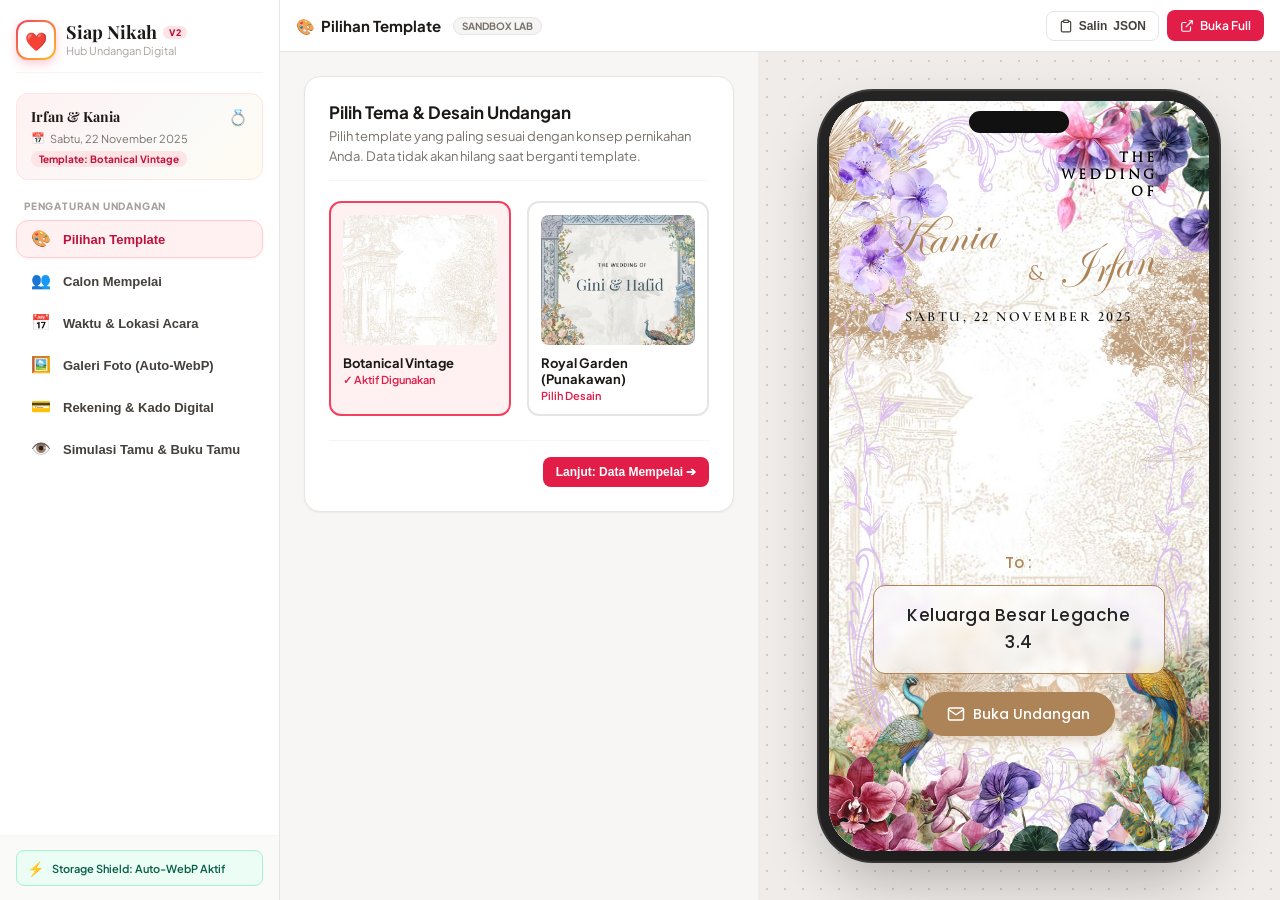
==== commit 7e091848: "Streamline Tab 6 to Guest Simulation and link to main Siap Nikah guest manager" ====
--- a/builder.html
+++ b/builder.html
@@ -1208,8 +1208,8 @@
           </li>
           <li>
             <button class="nav-item-btn" data-target="tab-tamu">
-              <span class="nav-icon">✉️</span>
-              <span>Daftar Tamu &amp; Sebar WA</span>
+              <span class="nav-icon">👁️</span>
+              <span>Simulasi Tamu &amp; Buku Tamu</span>
             </button>
           </li>
         </ul>
@@ -1585,54 +1585,54 @@
                   ⬅ Kembali
                 </button>
                 <button class="btn btn-primary next-step-btn" data-next="tab-tamu">
-                  Lanjut: Daftar Tamu &amp; Sebar WA ➔
+                  Lanjut: Simulasi Tamu &amp; Buku Tamu ➔
                 </button>
               </div>
             </section>
 
-            <!-- TAB 6: Daftar Tamu & Sebar WhatsApp -->
+            <!-- TAB 6: Simulasi Tamu & Buku Tamu -->
             <section id="tab-tamu" class="tab-section">
               <div class="section-header">
-                <h2 class="section-title">Daftar Tamu &amp; Sebar Undangan WhatsApp</h2>
-                <p class="section-desc">Kelola daftar tamu, buat link unik per tamu secara instan, dan sebar langsung via WhatsApp dengan pesan personal.</p>
-              </div>
-
-              <!-- Form Tambah Tamu -->
-              <div class="guest-add-box">
-                <div class="sub-heading" style="margin-top:0;">➕ Tambah Tamu Baru</div>
-                <div class="form-grid">
-                  <div class="form-group">
-                    <label>Nama Tamu / Keluarga</label>
-                    <input type="text" id="input-new-guest-name" placeholder="Contoh: Bpk. Bambang &amp; Istri">
-                  </div>
-                  <div class="form-group">
-                    <label>Nomor WhatsApp (Opsional)</label>
-                    <input type="text" id="input-new-guest-phone" placeholder="Contoh: 08123456789 atau 62812...">
-                  </div>
-                </div>
-                <button type="button" id="btn-add-guest" class="btn btn-primary" style="font-size:12px; padding:8px 18px;">
-                  ➕ Tambahkan ke Daftar
-                </button>
-              </div>
-
-              <!-- WhatsApp Template Message Box -->
-              <div class="wa-template-box">
-                <div class="sub-heading">💬 Template Pesan WhatsApp</div>
-                <p class="section-desc" style="margin-bottom:8px;">Gunakan tag <code>{nama}</code>, <code>{mempelai}</code>, <code>{tanggal}</code>, dan <code>{link}</code> untuk pesan otomatis.</p>
-                <textarea id="input-wa-template" rows="6"></textarea>
-              </div>
-
-              <!-- Guest List -->
-              <div class="sub-heading">📋 Daftar Tamu (<span id="guest-count">0</span>)</div>
-              <div id="guest-list-wrap" class="guest-list-container">
-                <!-- Dynamically populated via JS -->
+                <h2 class="section-title">Simulasi Tampilan Tamu &amp; Buku Tamu</h2>
+                <p class="section-desc">Uji coba tampilan nama tamu pada sampul undangan dan pastikan buku tamu bersih sebelum disebar.</p>
+              </div>
+
+              <!-- Integration Alert with Siap Nikah -->
+              <div style="background:#f0fdf4; border:1px solid #bbf7d0; border-radius:var(--radius-md); padding:16px 18px; margin-bottom:24px; display:flex; align-items:flex-start; gap:14px;">
+                <span style="font-size:24px; line-height:1;">💡</span>
+                <div style="font-size:13px; line-height:1.6; color:#166534;">
+                  <b style="font-size:14px; color:#14532d;">Terintegrasi dengan Aplikasi Siap Nikah:</b><br>
+                  Seluruh daftar nama tamu (keluarga pria/wanita, teman, rekan kantor, porsi katering, status kirim) serta <b>tombol kirim undangan via WhatsApp</b> dikelola langsung dari menu <b>Daftar Tamu Undangan</b> di aplikasi utama <b>Siap Nikah</b>.<br>
+                  Di dashboard builder ini, Anda fokus mendesain undangan dan menguji coba tampilan kartu nama tamu pada sampul pratinjau.
+                </div>
+              </div>
+
+              <!-- Simulasi Nama Tamu -->
+              <div class="guest-add-box" style="margin-bottom:24px;">
+                <div class="sub-heading" style="margin-top:0;">🎯 Uji Coba Nama Tamu di Sampul</div>
+                <p class="section-desc" style="margin-bottom:12px;">Ketik nama tamu di bawah untuk melihat langsung bagaimana namanya tercetak pada kartu sampul &amp; amplop di pratinjau HP:</p>
+                
+                <div style="display:flex; gap:10px; flex-wrap:wrap; margin-bottom:14px;">
+                  <input type="text" id="input-test-guest" placeholder="Contoh: Bpk. Bambang &amp; Istri" style="flex:1; min-width:240px; padding:10px 14px; border:1px solid var(--border); border-radius:var(--radius-sm); font-size:14px; font-weight:600;">
+                  <button type="button" id="btn-apply-test-guest" class="btn btn-primary" style="font-size:13px; padding:10px 18px;">
+                    👁️ Terapkan ke Pratinjau
+                  </button>
+                </div>
+
+                <div style="font-size:12px; color:var(--stone-500); margin-bottom:6px;">Contoh Cepat:</div>
+                <div style="display:flex; gap:8px; flex-wrap:wrap;">
+                  <button type="button" class="btn btn-secondary btn-quick-guest" data-name="Keluarga Besar Legache 3.4" style="font-size:12px; padding:6px 12px;">Keluarga Besar Legache 3.4</button>
+                  <button type="button" class="btn btn-secondary btn-quick-guest" data-name="Bpk. Bambang &amp; Istri" style="font-size:12px; padding:6px 12px;">Bpk. Bambang &amp; Istri</button>
+                  <button type="button" class="btn btn-secondary btn-quick-guest" data-name="Sahabat Kuliah (Rizky &amp; Rina)" style="font-size:12px; padding:6px 12px;">Sahabat Kuliah (Rizky &amp; Rina)</button>
+                  <button type="button" class="btn btn-secondary btn-quick-guest" data-name="Ocha Geniarsyah" style="font-size:12px; padding:6px 12px;">Ocha Geniarsyah</button>
+                </div>
               </div>
 
               <!-- Reset / Management Wishes Section -->
-              <div style="margin-top:36px; padding:20px; border:1px solid var(--border); border-radius:var(--radius-md); background:var(--stone-50);">
+              <div style="margin-top:20px; padding:20px; border:1px solid var(--border); border-radius:var(--radius-md); background:var(--stone-50);">
                 <div class="sub-heading" style="margin-top:0; color:var(--stone-800);">💌 Kelola Buku Tamu &amp; Ucapan Doa Restu</div>
                 <p class="section-desc" style="margin-bottom:14px;">
-                  Secara default untuk undangan yang siap disebar ke publik, buku tamu harus bersih dari ucapan dummy agar tamu asli yang mengisinya.
+                  Sebelum undangan disebarkan secara resmi ke para tamu, kosongkan buku tamu agar tamu-tamu asli Anda yang mengisinya pertama kali.
                 </p>
                 <div style="display:flex; gap:10px; flex-wrap:wrap;">
                   <button type="button" id="btn-clear-wishes" class="btn btn-secondary" style="color:#ef4444; border-color:#fca5a5;">
@@ -2256,9 +2256,42 @@
     }
 
     // =========================================================================
-    // GUEST LIST MANAGER & WHATSAPP SHARING
+    // TAB 6: SIMULASI TAMU (PRATINJAU DESAIN)
     // =========================================================================
+    const inputTestGuest = document.getElementById('input-test-guest');
+    const btnApplyTestGuest = document.getElementById('btn-apply-test-guest');
+
+    if (inputTestGuest) {
+      inputTestGuest.value = state.testGuest || 'Keluarga Besar Legache 3.4';
+      inputTestGuest.addEventListener('input', (e) => {
+        state.testGuest = e.target.value.trim() || 'Nama Tamu Undangan';
+        syncPreview();
+      });
+    }
+
+    if (btnApplyTestGuest && inputTestGuest) {
+      btnApplyTestGuest.addEventListener('click', () => {
+        const val = inputTestGuest.value.trim();
+        state.testGuest = val || 'Nama Tamu Undangan';
+        syncPreview();
+        showToast(`Pratinjau sampul diperbarui untuk: ${state.testGuest}`);
+        if (window.innerWidth < 1024) setMobileView('preview');
+      });
+    }
+
+    document.querySelectorAll('.btn-quick-guest').forEach(btn => {
+      btn.addEventListener('click', () => {
+        const name = btn.getAttribute('data-name');
+        if (inputTestGuest) inputTestGuest.value = name;
+        state.testGuest = name;
+        syncPreview();
+        showToast(`Pratinjau sampul diset ke: ${name}`);
+        if (window.innerWidth < 1024) setMobileView('preview');
+      });
+    });
+
     const guestListWrap = document.getElementById('guest-list-wrap');
+    if (guestListWrap) {
     const guestCountEl = document.getElementById('guest-count');
     const inputGuestName = document.getElementById('input-new-guest-name');
     const inputGuestPhone = document.getElementById('input-new-guest-phone');
@@ -2394,7 +2427,8 @@
         showToast(`Tamu "${name}" berhasil ditambahkan!`);
       });
     }
-    renderGuestList();
+      renderGuestList();
+    }
 
     // =========================================================================
     // BUKU TAMU / WISHES MANAGEMENT (Reset from zero / Demo)
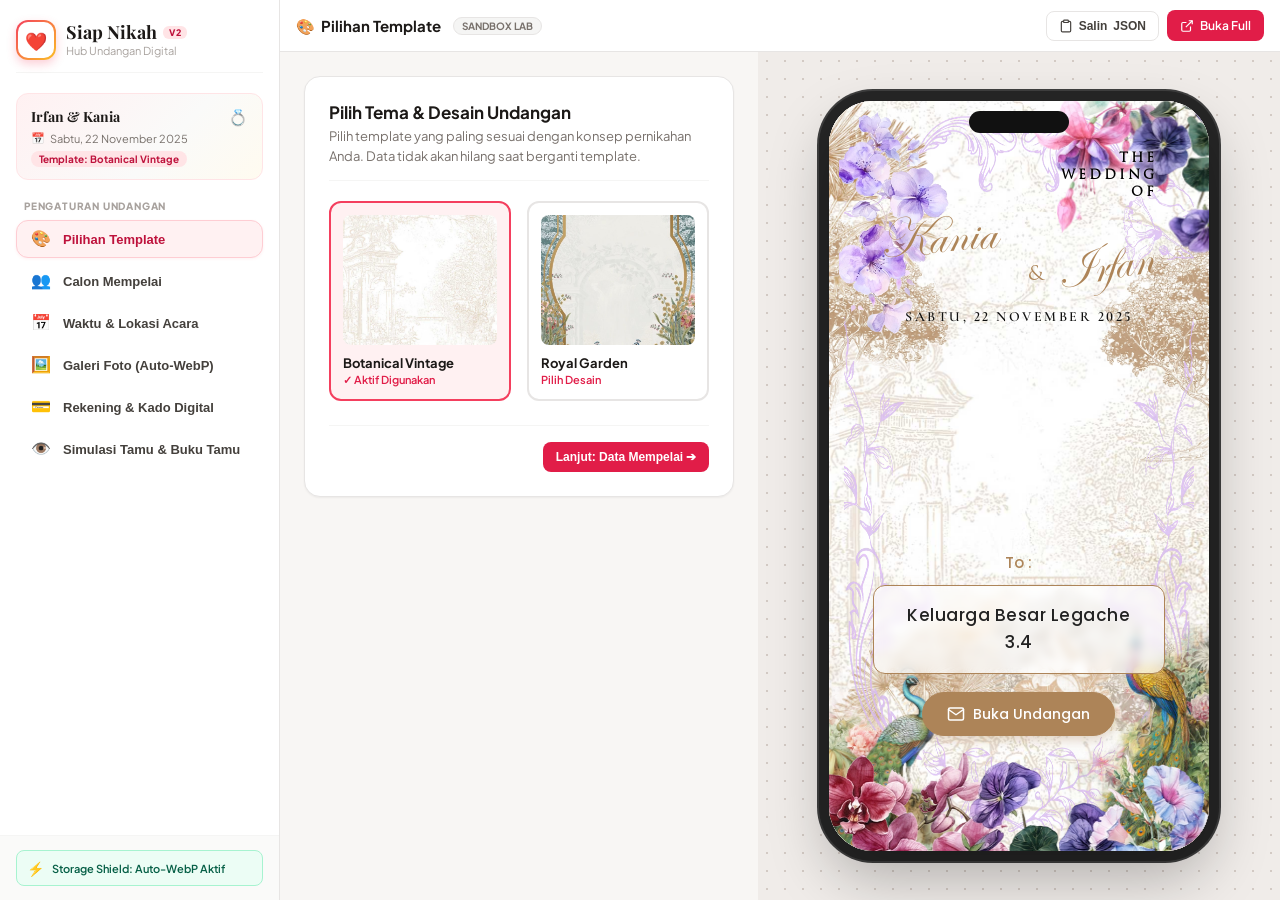
==== commit 566c1380: "fix: remove Gini & Hafid and Punakawan branding and footer from Royal Garden template" ====
--- a/builder.html
+++ b/builder.html
@@ -1285,9 +1285,9 @@
                   <div class="template-status">✓ Aktif Digunakan</div>
                 </div>
 
-                <div class="template-card" data-template="template-royal-garden.html" data-name="Royal Garden (Punakawan)">
-                  <img src="assets/template2/thumbnail-wa.jpg" alt="Royal Garden (Punakawan)" class="template-thumb">
-                  <div class="template-name">Royal Garden (Punakawan)</div>
+                <div class="template-card" data-template="template-royal-garden.html" data-name="Royal Garden">
+                  <img src="assets/template2/VINT01-MOTION-FALLBACK-PII-1.jpg" alt="Royal Garden" class="template-thumb">
+                  <div class="template-name">Royal Garden</div>
                   <div class="template-status">Pilih Desain</div>
                 </div>
               </div>
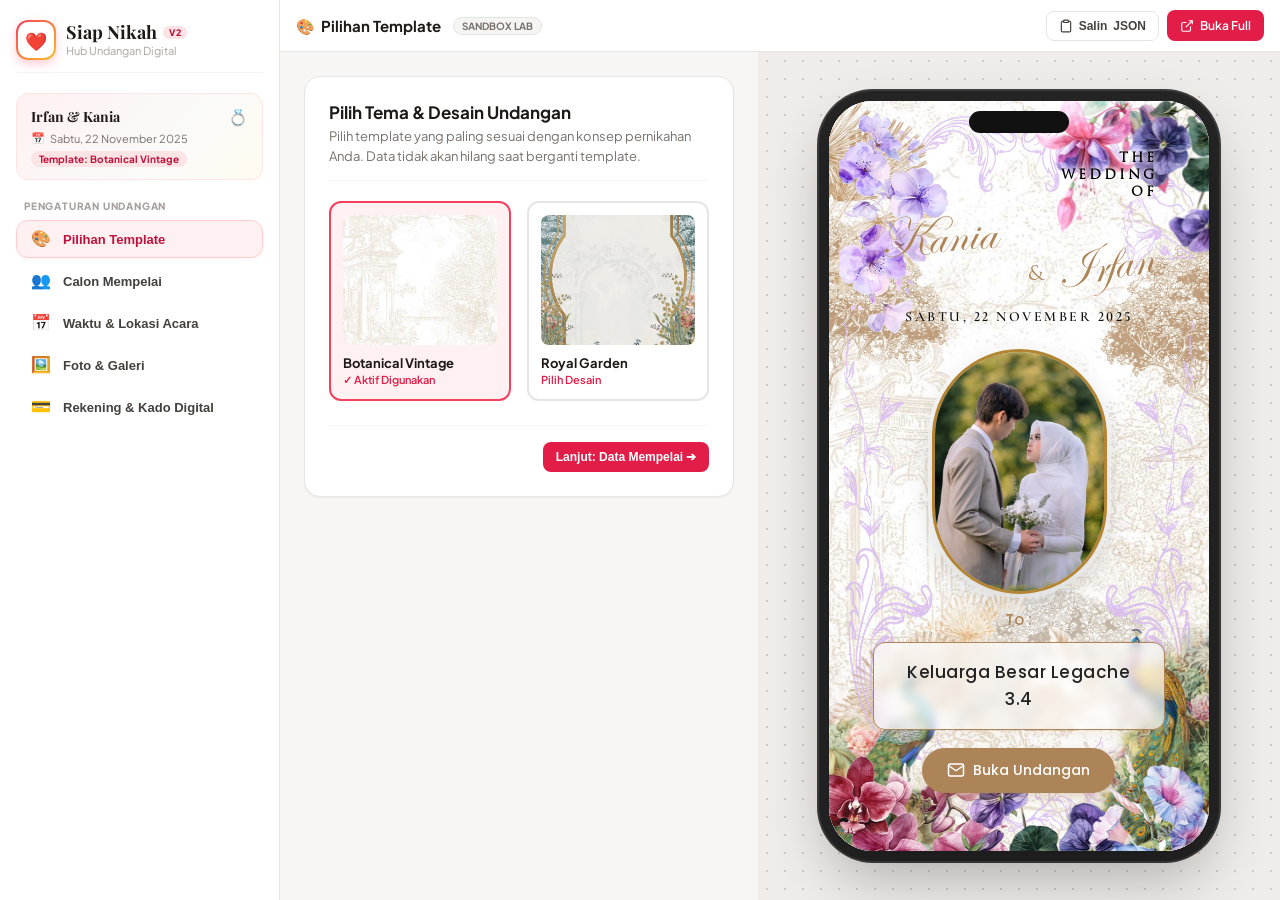
==== commit f1b6e570: "fix: remove technical jargon, streamline tabs, add cover photo frame in template 1, eliminate refere" ====
--- a/builder.html
+++ b/builder.html
@@ -1197,7 +1197,7 @@
           <li>
             <button class="nav-item-btn" data-target="tab-galeri">
               <span class="nav-icon">🖼️</span>
-              <span>Galeri Foto (Auto-WebP)</span>
+              <span>Foto &amp; Galeri</span>
             </button>
           </li>
           <li>
@@ -1206,21 +1206,7 @@
               <span>Rekening &amp; Kado Digital</span>
             </button>
           </li>
-          <li>
-            <button class="nav-item-btn" data-target="tab-tamu">
-              <span class="nav-icon">👁️</span>
-              <span>Simulasi Tamu &amp; Buku Tamu</span>
-            </button>
-          </li>
         </ul>
-      </div>
-
-      <!-- Bottom Part: Storage Guard -->
-      <div class="sidebar-bottom">
-        <div class="storage-shield-card">
-          <span style="font-size:14px;">⚡</span>
-          <span>Storage Shield: Auto-WebP Aktif</span>
-        </div>
       </div>
     </aside>
 
@@ -1312,7 +1298,7 @@
                 <img id="bride-photo-thumb" src="assets/images/41e.jpg" alt="Foto Mempelai Wanita" class="photo-upload-thumb">
                 <div class="photo-upload-info">
                   <div class="photo-upload-title">Foto Mempelai Wanita</div>
-                  <div class="photo-upload-desc">Tampil pada profil mempelai. Otomatis dikompres ke WebP.</div>
+                  <div class="photo-upload-desc">Foto profil mempelai wanita</div>
                   <div class="photo-upload-actions">
                     <input type="file" id="bride-photo-file" accept="image/*" style="display:none;">
                     <button type="button" id="btn-trigger-bride-photo" class="btn-upload-trigger">
@@ -1349,7 +1335,7 @@
                 <img id="groom-photo-thumb" src="assets/images/94c.jpg" alt="Foto Mempelai Pria" class="photo-upload-thumb">
                 <div class="photo-upload-info">
                   <div class="photo-upload-title">Foto Mempelai Pria</div>
-                  <div class="photo-upload-desc">Tampil pada profil mempelai. Otomatis dikompres ke WebP.</div>
+                  <div class="photo-upload-desc">Foto profil mempelai pria</div>
                   <div class="photo-upload-actions">
                     <input type="file" id="groom-photo-file" accept="image/*" style="display:none;">
                     <button type="button" id="btn-trigger-groom-photo" class="btn-upload-trigger">
@@ -1406,7 +1392,7 @@
                   <input type="date" id="input-wedding-datepicker" value="2025-11-22">
                 </div>
                 <div class="form-group">
-                  <label>Teks Tanggal (Tampil di Cover &amp; Hero)</label>
+                  <label>Teks Tanggal Pernikahan</label>
                   <input type="text" id="input-wedding-date" value="Sabtu, 22 November 2025">
                 </div>
               </div>
@@ -1469,20 +1455,20 @@
               </div>
             </section>
 
-            <!-- TAB 4: Galeri & Auto-WebP Compressor -->
+            <!-- TAB 4: Galeri Foto -->
             <section id="tab-galeri" class="tab-section">
               <div class="section-header">
-                <h2 class="section-title">Foto Utama &amp; Galeri (Auto-WebP)</h2>
-                <p class="section-desc">Foto otomatis dikompres ke format <b>.webp</b> ringan berkualitas tinggi langsung di browser.</p>
+                <h2 class="section-title">Foto Utama &amp; Galeri</h2>
+                <p class="section-desc">Unggah foto utama dan foto-foto momen bahagia Anda bersama pasangan.</p>
               </div>
 
-              <!-- Main Hero Photo -->
-              <div class="sub-heading">✨ Foto Utama / Prewedding (Hero &amp; Sampul)</div>
+              <!-- Main Photo -->
+              <div class="sub-heading">✨ Foto Utama / Prewedding</div>
               <div class="photo-upload-row">
-                <img id="hero-photo-thumb" src="assets/images/ZQI_0012.jpg" alt="Foto Hero" class="hero-photo-thumb">
+                <img id="hero-photo-thumb" src="assets/images/ZQI_0012.jpg" alt="Foto Utama" class="hero-photo-thumb">
                 <div class="photo-upload-info">
-                  <div class="photo-upload-title">Foto Sampul Utama</div>
-                  <div class="photo-upload-desc">Tampil di bingkai utama dan penutup undangan. Otomatis ter-update secara instan di preview.</div>
+                  <div class="photo-upload-title">Foto Utama / Prewedding</div>
+                  <div class="photo-upload-desc">Tampil di sampul dan pembuka undangan Anda.</div>
                   <div class="photo-upload-actions">
                     <input type="file" id="hero-photo-file" accept="image/*" style="display:none;">
                     <button type="button" id="btn-trigger-hero-photo" class="btn-upload-trigger">
@@ -1501,18 +1487,7 @@
                 <input type="file" id="file-uploader" accept="image/*" multiple style="display:none;">
                 <svg class="compressor-icon" viewBox="0 0 24 24"><path d="M19.35 10.04C18.67 6.59 15.64 4 12 4 9.11 4 6.6 5.64 5.35 8.04 2.34 8.36 0 10.91 0 14c0 3.31 2.69 6 6 6h13c2.76 0 5-2.24 5-5 0-2.64-2.05-4.78-4.65-4.96zM14 13v4h-4v-4H7l5-5 5 5h-3z"/></svg>
                 <div class="compressor-title">Sentuh atau Tarik Foto ke Sini</div>
-                <div class="compressor-subtitle">Mendukung JPEG, PNG, kamera HP (Otomatis WebP ~150 KB)</div>
-              </div>
-
-              <!-- Savings Banner -->
-              <div id="savings-banner" class="savings-banner" style="display:none;">
-                <div>
-                  <span>⚡ Penghematan Storage: </span>
-                  <span id="savings-percent">0%</span>
-                </div>
-                <div style="font-size:11px; opacity:0.85;">
-                  <span id="savings-raw">0 MB</span> ➔ <span id="savings-webp">0 KB</span>
-                </div>
+                <div class="compressor-subtitle">Pilih foto dari galeri atau kamera HP Anda</div>
               </div>
 
               <!-- Gallery Grid -->
@@ -1584,72 +1559,8 @@
                 <button class="btn btn-secondary prev-step-btn" data-prev="tab-galeri">
                   ⬅ Kembali
                 </button>
-                <button class="btn btn-primary next-step-btn" data-next="tab-tamu">
-                  Lanjut: Simulasi Tamu &amp; Buku Tamu ➔
-                </button>
-              </div>
-            </section>
-
-            <!-- TAB 6: Simulasi Tamu & Buku Tamu -->
-            <section id="tab-tamu" class="tab-section">
-              <div class="section-header">
-                <h2 class="section-title">Simulasi Tampilan Tamu &amp; Buku Tamu</h2>
-                <p class="section-desc">Uji coba tampilan nama tamu pada sampul undangan dan pastikan buku tamu bersih sebelum disebar.</p>
-              </div>
-
-              <!-- Integration Alert with Siap Nikah -->
-              <div style="background:#f0fdf4; border:1px solid #bbf7d0; border-radius:var(--radius-md); padding:16px 18px; margin-bottom:24px; display:flex; align-items:flex-start; gap:14px;">
-                <span style="font-size:24px; line-height:1;">💡</span>
-                <div style="font-size:13px; line-height:1.6; color:#166534;">
-                  <b style="font-size:14px; color:#14532d;">Terintegrasi dengan Aplikasi Siap Nikah:</b><br>
-                  Seluruh daftar nama tamu (keluarga pria/wanita, teman, rekan kantor, porsi katering, status kirim) serta <b>tombol kirim undangan via WhatsApp</b> dikelola langsung dari menu <b>Daftar Tamu Undangan</b> di aplikasi utama <b>Siap Nikah</b>.<br>
-                  Di dashboard builder ini, Anda fokus mendesain undangan dan menguji coba tampilan kartu nama tamu pada sampul pratinjau.
-                </div>
-              </div>
-
-              <!-- Simulasi Nama Tamu -->
-              <div class="guest-add-box" style="margin-bottom:24px;">
-                <div class="sub-heading" style="margin-top:0;">🎯 Uji Coba Nama Tamu di Sampul</div>
-                <p class="section-desc" style="margin-bottom:12px;">Ketik nama tamu di bawah untuk melihat langsung bagaimana namanya tercetak pada kartu sampul &amp; amplop di pratinjau HP:</p>
-                
-                <div style="display:flex; gap:10px; flex-wrap:wrap; margin-bottom:14px;">
-                  <input type="text" id="input-test-guest" placeholder="Contoh: Bpk. Bambang &amp; Istri" style="flex:1; min-width:240px; padding:10px 14px; border:1px solid var(--border); border-radius:var(--radius-sm); font-size:14px; font-weight:600;">
-                  <button type="button" id="btn-apply-test-guest" class="btn btn-primary" style="font-size:13px; padding:10px 18px;">
-                    👁️ Terapkan ke Pratinjau
-                  </button>
-                </div>
-
-                <div style="font-size:12px; color:var(--stone-500); margin-bottom:6px;">Contoh Cepat:</div>
-                <div style="display:flex; gap:8px; flex-wrap:wrap;">
-                  <button type="button" class="btn btn-secondary btn-quick-guest" data-name="Keluarga Besar Legache 3.4" style="font-size:12px; padding:6px 12px;">Keluarga Besar Legache 3.4</button>
-                  <button type="button" class="btn btn-secondary btn-quick-guest" data-name="Bpk. Bambang &amp; Istri" style="font-size:12px; padding:6px 12px;">Bpk. Bambang &amp; Istri</button>
-                  <button type="button" class="btn btn-secondary btn-quick-guest" data-name="Sahabat Kuliah (Rizky &amp; Rina)" style="font-size:12px; padding:6px 12px;">Sahabat Kuliah (Rizky &amp; Rina)</button>
-                  <button type="button" class="btn btn-secondary btn-quick-guest" data-name="Ocha Geniarsyah" style="font-size:12px; padding:6px 12px;">Ocha Geniarsyah</button>
-                </div>
-              </div>
-
-              <!-- Reset / Management Wishes Section -->
-              <div style="margin-top:20px; padding:20px; border:1px solid var(--border); border-radius:var(--radius-md); background:var(--stone-50);">
-                <div class="sub-heading" style="margin-top:0; color:var(--stone-800);">💌 Kelola Buku Tamu &amp; Ucapan Doa Restu</div>
-                <p class="section-desc" style="margin-bottom:14px;">
-                  Sebelum undangan disebarkan secara resmi ke para tamu, kosongkan buku tamu agar tamu-tamu asli Anda yang mengisinya pertama kali.
-                </p>
-                <div style="display:flex; gap:10px; flex-wrap:wrap;">
-                  <button type="button" id="btn-clear-wishes" class="btn btn-secondary" style="color:#ef4444; border-color:#fca5a5;">
-                    🗑️ Kosongkan Buku Tamu (Mulai dari Nol)
-                  </button>
-                  <button type="button" id="btn-demo-wishes" class="btn btn-secondary">
-                    💡 Muat Contoh Ucapan (Simulasi Desain)
-                  </button>
-                </div>
-              </div>
-
-              <div class="step-actions">
-                <button class="btn btn-secondary prev-step-btn" data-prev="tab-rekening">
-                  ⬅ Kembali
-                </button>
                 <button id="btn-save-finish" class="btn btn-primary">
-                  💾 Simpan Semua Data
+                  💾 Simpan Desain Undangan
                 </button>
               </div>
             </section>
@@ -1783,6 +1694,13 @@
       }
     }
 
+    // Auto-respond when template finishes loading in iframe
+    window.addEventListener('message', (event) => {
+      if (event.data && event.data.type === 'TEMPLATE_READY') {
+        syncPreview();
+      }
+    });
+
     // Format Date Helper
     function formatIndonesianDate(isoStr) {
       if (!isoStr) return '';
@@ -1892,12 +1810,19 @@
         if (activeSt) activeSt.textContent = '✓ Aktif Digunakan';
 
         activeTemplate = tplFile;
-        if (iframe) iframe.src = tplFile;
+        if (iframe) {
+          iframe.src = tplFile;
+          iframe.onload = () => {
+            syncPreview();
+          };
+        }
         if (btnFullscreen) btnFullscreen.href = tplFile;
         if (coupleBadgeStatus) coupleBadgeStatus.textContent = `Template: ${tplName}`;
         
         showToast(`Beralih ke template: ${tplName}`);
-        setTimeout(syncPreview, 400);
+        setTimeout(syncPreview, 300);
+        setTimeout(syncPreview, 800);
+        setTimeout(syncPreview, 1500);
       });
     });
 
@@ -2125,7 +2050,7 @@
         triggerBtn.addEventListener('click', () => fileInput.click());
         fileInput.addEventListener('change', async (e) => {
           if (e.target.files && e.target.files[0]) {
-            showToast('Mengompres foto ke WebP...');
+            showToast('Mengunggah foto...');
             try {
               const res = await compressToWebP(e.target.files[0], 900, 0.82);
               thumb.src = res.dataUrl;
@@ -2198,14 +2123,12 @@
     }
 
     async function handleImageFiles(files) {
-      showToast(`Mengompres ${files.length} foto ke format WebP...`);
+      showToast(`Menambahkan ${files.length} foto ke galeri...`);
       for (let i = 0; i < files.length; i++) {
         const file = files[i];
         if (!file.type.startsWith('image/')) continue;
         try {
           const result = await compressToWebP(file);
-          totalRawBytes += result.rawSize;
-          totalWebpBytes += result.webpSize;
 
           state.gallery.push(result.dataUrl);
           if (!state.heroPhoto && state.gallery.length === 1) {
@@ -2217,21 +2140,12 @@
           const card = document.createElement('div');
           card.className = 'gallery-preview-item';
           card.innerHTML = `
-            <img src="${result.dataUrl}" alt="WebP Photo">
-            <span class="gallery-size-tag">${formatKB(result.webpSize)}</span>
+            <img src="${result.dataUrl}" alt="Foto Galeri">
           `;
           galleryGrid.appendChild(card);
         } catch(err) {
           console.error(err);
         }
-      }
-
-      if (totalRawBytes > 0) {
-        savingsBanner.style.display = 'flex';
-        const savedPercent = (((totalRawBytes - totalWebpBytes) / totalRawBytes) * 100).toFixed(1);
-        savingsPercent.textContent = `${savedPercent}% Lebih Hemat!`;
-        savingsRaw.textContent = formatKB(totalRawBytes);
-        savingsWebp.textContent = formatKB(totalWebpBytes);
       }
 
       syncPreview();
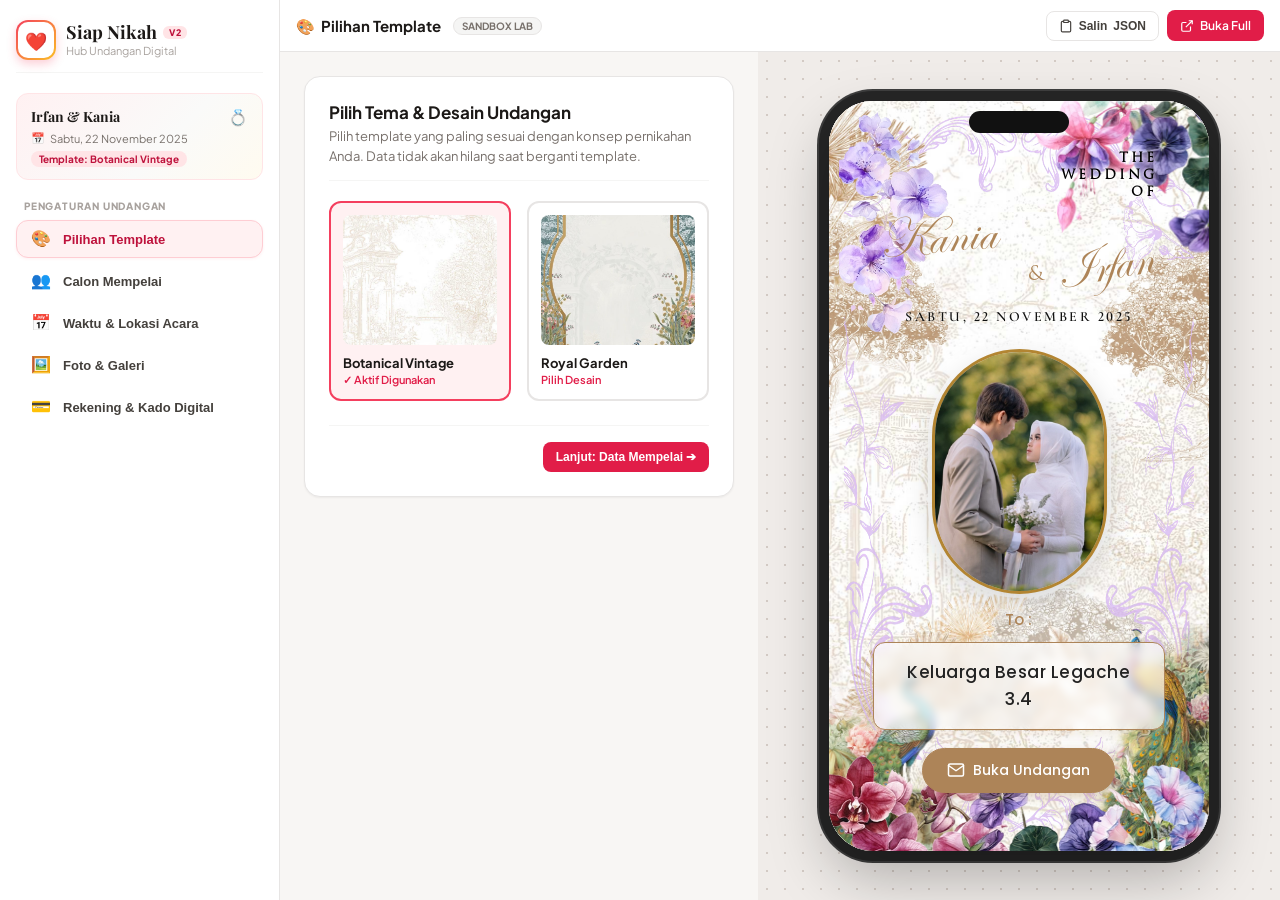
==== commit a27f61a6: "fix: prevent and auto-deduplicate gallery photos, add delete button to each thumbnail" ====
--- a/builder.html
+++ b/builder.html
@@ -689,18 +689,33 @@
       width: 100%;
       height: 100%;
       object-fit: cover;
-    }
-
-    .gallery-size-tag {
+      display: block;
+    }
+
+    .gallery-delete-btn {
       position: absolute;
-      bottom: 4px;
-      left: 4px;
-      background: rgba(0, 0, 0, 0.7);
+      top: 4px;
+      right: 4px;
+      width: 24px;
+      height: 24px;
+      border-radius: 50%;
+      background: rgba(220, 38, 38, 0.9);
       color: #ffffff;
-      font-size: 8px;
-      padding: 1px 4px;
-      border-radius: 4px;
-      font-weight: 600;
+      border: none;
+      display: flex;
+      align-items: center;
+      justify-content: center;
+      cursor: pointer;
+      font-size: 13px;
+      font-weight: 700;
+      line-height: 1;
+      box-shadow: 0 2px 6px rgba(0, 0, 0, 0.3);
+      z-index: 2;
+    }
+
+    .gallery-delete-btn:hover {
+      background: #b91c1c;
+      transform: scale(1.1);
     }
 
     /* Tab panels visibility */
@@ -1483,8 +1498,8 @@
 
               <!-- Additional Gallery Dropzone -->
               <div class="sub-heading">📷 Galeri Foto Prewedding Tambahan</div>
+              <input type="file" id="file-uploader" accept="image/*" multiple style="display:none;">
               <div id="dropzone" class="compressor-dropzone">
-                <input type="file" id="file-uploader" accept="image/*" multiple style="display:none;">
                 <svg class="compressor-icon" viewBox="0 0 24 24"><path d="M19.35 10.04C18.67 6.59 15.64 4 12 4 9.11 4 6.6 5.64 5.35 8.04 2.34 8.36 0 10.91 0 14c0 3.31 2.69 6 6 6h13c2.76 0 5-2.24 5-5 0-2.64-2.05-4.78-4.65-4.96zM14 13v4h-4v-4H7l5-5 5 5h-3z"/></svg>
                 <div class="compressor-title">Sentuh atau Tarik Foto ke Sini</div>
                 <div class="compressor-subtitle">Pilih foto dari galeri atau kamera HP Anda</div>
@@ -1658,6 +1673,9 @@
       const saved = localStorage.getItem('wedding_custom_data');
       if (saved) {
         mergeDeep(state, JSON.parse(saved));
+        if (state.gallery && Array.isArray(state.gallery)) {
+          state.gallery = Array.from(new Set(state.gallery)).filter(Boolean);
+        }
       }
       const savedGuests = localStorage.getItem('wedding_guest_list');
       if (savedGuests) {
@@ -2109,47 +2127,67 @@
     const dropzone = document.getElementById('dropzone');
     const fileUploader = document.getElementById('file-uploader');
     const galleryGrid = document.getElementById('gallery-preview-grid');
-    const savingsBanner = document.getElementById('savings-banner');
-    const savingsPercent = document.getElementById('savings-percent');
-    const savingsRaw = document.getElementById('savings-raw');
-    const savingsWebp = document.getElementById('savings-webp');
-
-    let totalRawBytes = 0;
-    let totalWebpBytes = 0;
-
-    function formatKB(bytes) {
-      if (bytes < 1024 * 1024) return (bytes / 1024).toFixed(0) + ' KB';
-      return (bytes / (1024 * 1024)).toFixed(1) + ' MB';
+
+    function renderGalleryThumbnails() {
+      if (!galleryGrid) return;
+      galleryGrid.innerHTML = '';
+      if (!state.gallery || state.gallery.length === 0) {
+        galleryGrid.innerHTML = '<div style="grid-column: 1 / -1; font-size:12px; color:var(--stone-400); font-style:italic; padding:6px 0;">Belum ada foto galeri tambahan yang diunggah.</div>';
+        return;
+      }
+
+      state.gallery.forEach((url, idx) => {
+        const card = document.createElement('div');
+        card.className = 'gallery-preview-item';
+        card.innerHTML = `
+          <img src="${url}" alt="Foto Galeri ${idx + 1}">
+          <button type="button" class="gallery-delete-btn" title="Hapus foto ini" data-index="${idx}">✕</button>
+        `;
+        const delBtn = card.querySelector('.gallery-delete-btn');
+        delBtn.addEventListener('click', (e) => {
+          e.stopPropagation();
+          state.gallery.splice(idx, 1);
+          renderGalleryThumbnails();
+          syncPreview();
+          showToast('Foto berhasil dihapus.');
+        });
+        galleryGrid.appendChild(card);
+      });
     }
 
     async function handleImageFiles(files) {
+      if (!files || files.length === 0) return;
       showToast(`Menambahkan ${files.length} foto ke galeri...`);
+      let added = 0;
       for (let i = 0; i < files.length; i++) {
         const file = files[i];
         if (!file.type.startsWith('image/')) continue;
         try {
           const result = await compressToWebP(file);
 
-          state.gallery.push(result.dataUrl);
-          if (!state.heroPhoto && state.gallery.length === 1) {
-            state.heroPhoto = result.dataUrl;
-            document.getElementById('hero-photo-thumb').src = result.dataUrl;
-            document.getElementById('btn-reset-hero-photo').style.display = 'inline-block';
+          // Prevent duplicate photos
+          if (!state.gallery.includes(result.dataUrl)) {
+            state.gallery.push(result.dataUrl);
+            added++;
+            if (!state.heroPhoto && state.gallery.length === 1) {
+              state.heroPhoto = result.dataUrl;
+              document.getElementById('hero-photo-thumb').src = result.dataUrl;
+              document.getElementById('btn-reset-hero-photo').style.display = 'inline-block';
+            }
           }
-
-          const card = document.createElement('div');
-          card.className = 'gallery-preview-item';
-          card.innerHTML = `
-            <img src="${result.dataUrl}" alt="Foto Galeri">
-          `;
-          galleryGrid.appendChild(card);
         } catch(err) {
           console.error(err);
         }
       }
 
+      if (fileUploader) fileUploader.value = '';
+      renderGalleryThumbnails();
       syncPreview();
-      showToast('Foto galeri berhasil disimpan!');
+      if (added > 0) {
+        showToast(`${added} foto berhasil ditambahkan ke galeri!`);
+      } else {
+        showToast('Foto sudah ada di galeri (tidak diduplikat).');
+      }
     }
 
     if (dropzone && fileUploader) {
@@ -2168,6 +2206,9 @@
         if (e.target.files) handleImageFiles(e.target.files);
       });
     }
+
+    // Initial render of gallery thumbnails from loaded state
+    renderGalleryThumbnails();
 
     // =========================================================================
     // TAB 6: SIMULASI TAMU (PRATINJAU DESAIN)
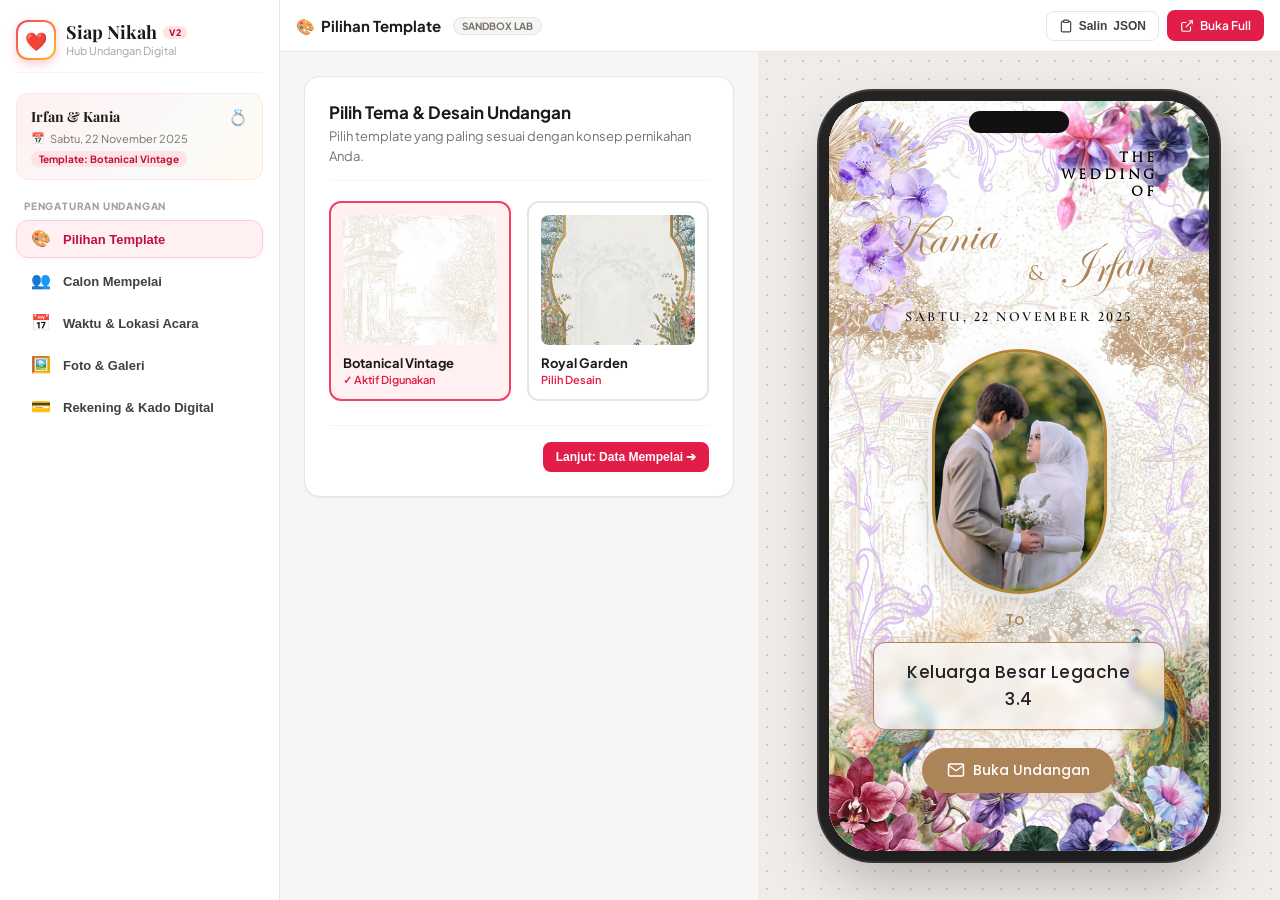
==== commit d8b583b6: "refactor: remove misleading data loss wording from template switcher" ====
--- a/builder.html
+++ b/builder.html
@@ -1276,7 +1276,7 @@
             <section id="tab-templates" class="tab-section active">
               <div class="section-header">
                 <h2 class="section-title">Pilih Tema &amp; Desain Undangan</h2>
-                <p class="section-desc">Pilih template yang paling sesuai dengan konsep pernikahan Anda. Data tidak akan hilang saat berganti template.</p>
+                <p class="section-desc">Pilih template yang paling sesuai dengan konsep pernikahan Anda.</p>
               </div>
 
               <div class="template-grid">
